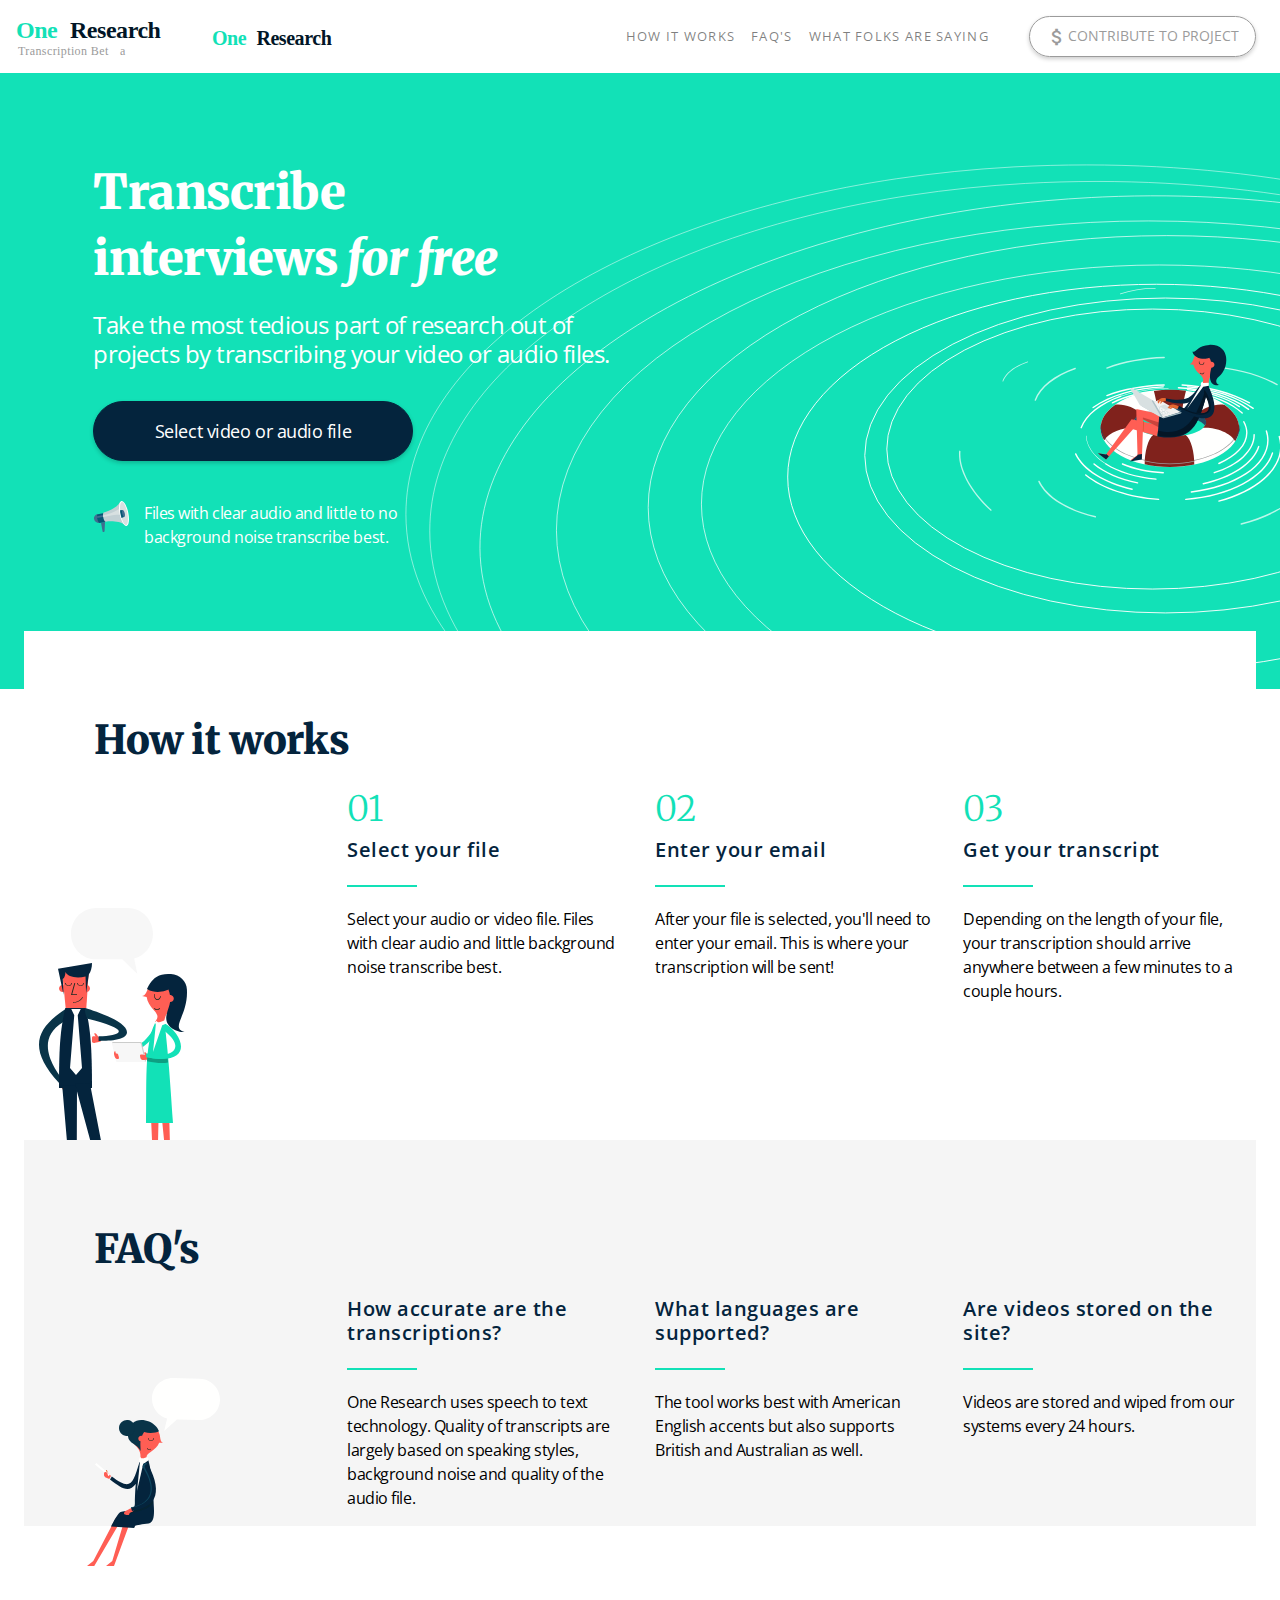
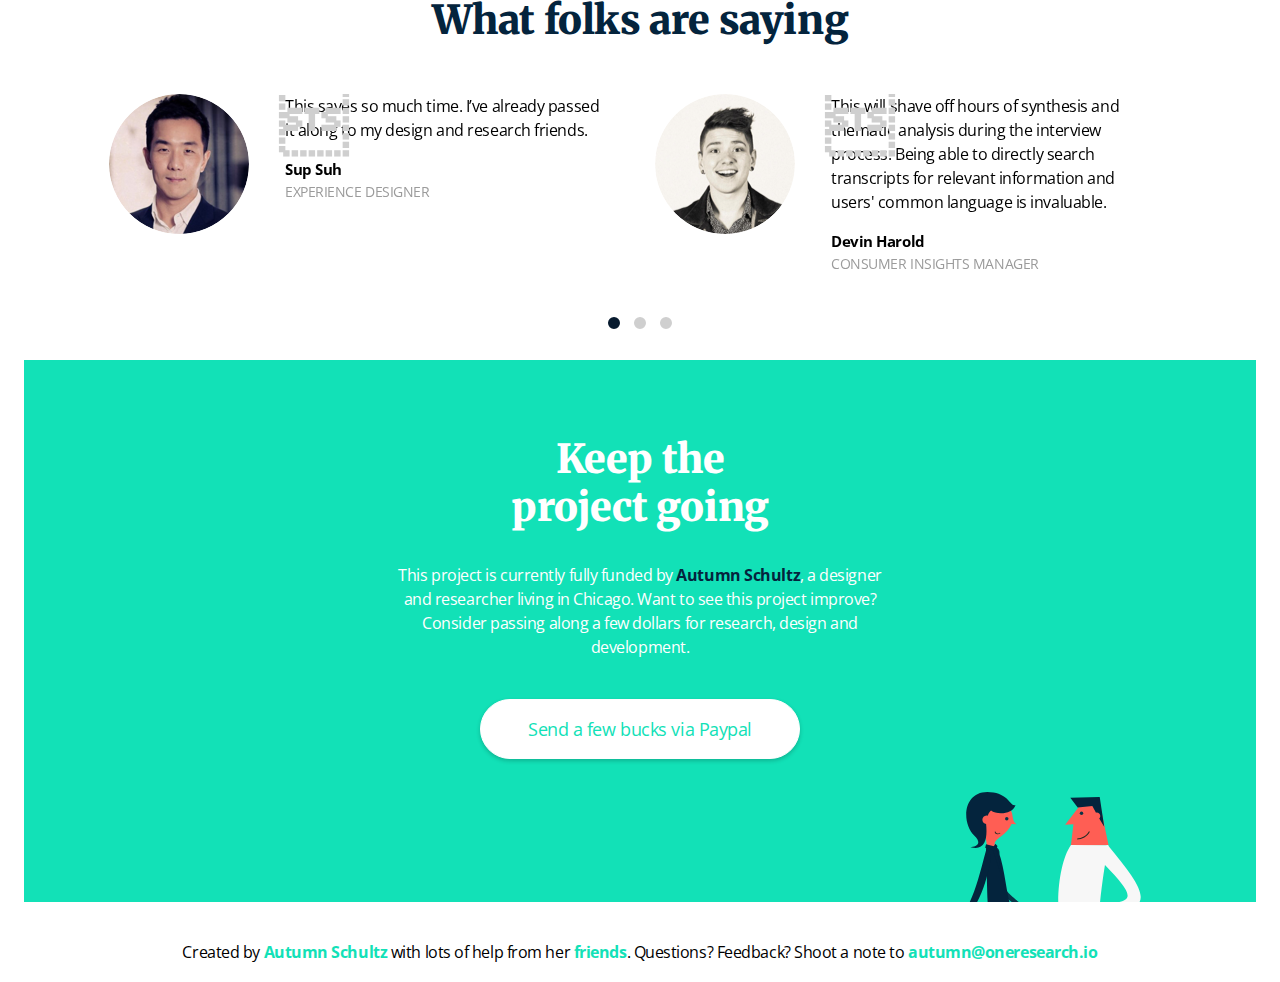
==== index.html @ a2195c66 "CSS Updates" ====
<!doctype html>
<html lang="en">

<head>
    <meta charset="utf-8">
    <meta name="viewport" content="width=device-width, initial-scale=1, shrink-to-fit=no">
    <meta name="description" content="Transcribe user research videos and audio files for free with One Research">
    <title>One Research Transcription</title>
    <script>
        (function(i, s, o, g, r, a, m) {
            i['GoogleAnalyticsObject'] = r;
            i[r] = i[r] || function() {
                (i[r].q = i[r].q || []).push(arguments)
            }, i[r].l = 1 * new Date();
            a = s.createElement(o),
                m = s.getElementsByTagName(o)[0];
            a.async = 1;
            a.src = g;
            m.parentNode.insertBefore(a, m)
        })(window, document, 'script', 'https://www.google-analytics.com/analytics.js', 'ga');
        ga('create', 'UA-105577378-1', 'auto');
        ga('send', 'pageview');

    </script>

    <link href="https://fonts.googleapis.com/css?family=Merriweather:400,900i|Open+Sans:400,600,700" rel="stylesheet">
    <link href="https://fonts.googleapis.com/icon?family=Material+Icons" rel="stylesheet">
    <link rel="stylesheet" href="css/bootstrap.min.css">
    <link rel="stylesheet" href="css/main.css">

</head>

<body>
    <!-- Nav -->
    <nav class="navbar navbar-light bg-light navbar-expand-md fixed-top navbar-header" data-toggle="collapse" data-target=".navbar-collapse">
        <a class="navbar-brand logo-lockup" href="http://oneresearch.io" target="_blank"><img src="images/logo-lockup.svg" alt="One Research"></a>
        <a class="navbar-brand small-logo" href="http://oneresearch.io" target="_blank"><img src="images/small-logo.svg" alt="One Research"></a>
        <button class="navbar-toggler" type="button" data-toggle="collapse" data-target="#navbarsExampleDefault" aria-controls="navbarsExampleDefault" aria-expanded="false" aria-label="Toggle navigation">
        <span class="navbar-toggler-icon"></span>
        </button>
        <div class="collapse navbar-collapse right justify-content-end" id="navbarsExampleDefault">
            <ul class="navbar-nav mr-4">
                <li class="nav-item"><a href="#how" class="nav-link text-uppercase">How It Works <span class="sr-only">(current)</span></a></li>
                <li class="nav-item"><a href="#faqs" class="nav-link text-uppercase">FAQ'S</a></li>
                <li class="nav-item"><a href="#testimonials" class="nav-link text-uppercase">What Folks Are Saying</a></li>
            </ul>
            <a id="donate-button" class="btn btn-lg text-uppercase m-2" href="#" role="button"><i class="material-icons one-dollar">attach_money</i>Contribute to Project</a>
        </div>
    </nav>
    <!-- /Nav -->
    <!-- Jumbotron -->
    <section class="jumbotron jumbotron-fluid">
        <div class="clearfix">
            <div id="jumbotron-display" class="container-fluid">
                <div class="row">
                    <div class="col-md-6 col-sm-6 col-sm-pull-6">
                        <div class="hero-left">
                            <h1>Transcribe</h1>
                            <h1>interviews <i>for free</i></h1>
                            <h4 class="mt-4">Take the most tedious part of research out of projects by transcribing your video or audio files.</h4>
                            <p><a id="big-button" class="btn btn-primary btn-lg mt-4 mb-3" href="#" role="button">Select video or audio file</a></p>
                            <p id="marquee-text" class="mt-4"><img src="images/megaphone.svg" alt="megaphone" class="megaphone"><span>Files with clear audio and little to no</span><br><span>background noise transcribe best.</span></p>
                        </div>
                    </div>
                    <div class="col-md-6 col-sm-6 col-sm-push-6">
                        <div class="hero-right">
                            <img src="images/floating-rings.svg" class="img-fluid one-floating-image" alt="Lady in Raft">
                        </div>
                    </div>

                </div>
            </div>
        </div>
    </section>
    <!-- /Jumbotron -->
    <div class="mx-4">
        <!-- How -->
        <section id="how">
            <div class="container-fluid one-overlap">
                <h2 class="my-4 one-titles">How it works</h2>
                <div class="row">
                    <div class="col-md-3 col-sm-3 col-sm-push-3 one-how-image">
                        <img src="images/couple-chatting.svg" class="img-fluid" alt="Couple Chatting">
                    </div>
                    <div class="col-md-3">
                        <h2 class="one-step-numbers">01</h2>
                        <h3>Select your file</h3>
                        <span class="one-steps"></span>
                        <p>Select your audio or video file. Files with clear audio and little background noise transcribe best.</p>
                    </div>
                    <div class="col-md-3">
                        <h2 class="one-step-numbers">02</h2>
                        <h3>Enter your email</h3>
                        <span class="one-steps"></span>
                        <p>After your file is selected, you'll need to enter your email. This is where your transcription will be sent!</p>
                    </div>
                    <div class="col-md-3">
                        <h2 class="one-step-numbers">03</h2>
                        <h3>Get your transcript</h3>
                        <span class="one-steps"></span>
                        <p>Depending on the length of your file, your transcription should arrive anywhere between a few minutes to a couple hours.</p>
                    </div>
                </div>
            </div>
        </section>
        <!-- /How -->
        <!-- FAQs -->
        <section id="faqs">
            <div class="container-fluid one-faqs">
                <h2 class="mb-4 one-titles">FAQ's</h2>
                <div class="row">
                    <div class="col-md-3 col-sm-3 col-sm-push-3 one-faq-image">
                        <img src="images/sitting-lady-chatting.svg" class="img-fluid" alt="Lady Chatting">
                    </div>
                    <div class="col-md-3">
                        <h3>How accurate are the transcriptions?</h3>
                        <span class="one-steps"></span>
                        <p>One Research uses speech to text technology. Quality of transcripts are largely based on speaking styles, background noise and quality of the audio file.</p>
                    </div>
                    <div class="col-md-3">
                        <h3>What languages are supported?</h3>
                        <span class="one-steps"></span>
                        <p>The tool works best with American English accents but also supports British and Australian as well.</p>
                    </div>
                    <div class="col-md-3">
                        <h3>Are videos stored on the site?</h3>
                        <span class="one-steps"></span>
                        <p>Videos are stored and wiped from our systems every 24 hours.</p>
                    </div>
                </div>
            </div>
        </section>
        <!-- /FAQs -->
        <!-- Testimonials -->
        <section id="testimonials" class="one-sections">
            <div class="container-fluid one-testimonials-title">
                <div class="row">
                    <div class="col-sm-12">
                        <h2 class="text-center">What folks are saying</h2>
                        <div id="myCarousel" class="carousel slide" data-ride="carousel">
                            <!-- Carousel indicators -->
                            <ol class="carousel-indicators">
                                <li data-target="#myCarousel" data-slide-to="0" class="active"></li>
                                <li data-target="#myCarousel" data-slide-to="1"></li>
                                <li data-target="#myCarousel" data-slide-to="2"></li>
                            </ol>
                            <!-- /Carousel indicators -->
                            <!-- Wrapper for carousel items -->
                            <div class="carousel-inner">
                                <div class="item carousel-item active">
                                    <div class="row">
                                        <div class="col-sm-6">
                                            <div class="media">
                                                <div class="media-left d-flex mr-3">
                                                    <a href="#">
											<img src="images/Sup.png" class="img-fluid" alt="">
										</a>
                                                </div>
                                                <div class="media-body">
                                                    <div class="testimonial">
                                                        <p>This saves so much time. I’ve already passed it along to my design and research friends.</p>
                                                        <p class="user">Sup Suh</p>
                                                        <p class="user-title text-uppercase">Experience Designer</p>
                                                    </div>
                                                </div>
                                            </div>
                                        </div>
                                        <div class="col-sm-6">
                                            <div class="media">
                                                <div class="media-left d-flex mr-3">
                                                    <a href="#">
											<img src="images/Devin.png" class="img-fluid" alt="">
										</a>
                                                </div>
                                                <div class="media-body">
                                                    <div class="testimonial">
                                                        <p>This will shave off hours of synthesis and thematic analysis during the interview process. Being able to directly search transcripts for relevant information and users' common language is invaluable.</p>
                                                        <p class="user">Devin Harold</p>
                                                        <p class="user-title text-uppercase">Consumer Insights Manager</p>
                                                    </div>
                                                </div>
                                            </div>
                                        </div>
                                    </div>
                                </div>
                                <div class="item carousel-item">
                                    <div class="row">
                                        <div class="col-sm-6">
                                            <div class="media">
                                                <div class="media-left d-flex mr-3">
                                                    <a href="#">
											<img src="images/Sup.png" class="img-fluid" alt="">
										</a>
                                                </div>
                                                <div class="media-body">
                                                    <div class="testimonial">
                                                        <p>This saves so much time. I’ve already passed it along to my design and research friends.</p>
                                                        <p class="user">Sup Suh</p>
                                                        <p class="user-title text-uppercase">Experience Designer</p>
                                                    </div>
                                                </div>
                                            </div>
                                        </div>
                                        <div class="col-sm-6">
                                            <div class="media">
                                                <div class="media-left d-flex mr-3">
                                                    <a href="#">
											<img src="images/Devin.png" class="img-fluid" alt="">
										</a>
                                                </div>
                                                <div class="media-body">
                                                    <div class="testimonial">
                                                        <p>This will shave off hours of synthesis and thematic analysis during the interview process. Being able to directly search transcripts for relevant information and users' common language is invaluable.</p>
                                                        <p class="user">Devin Harold</p>
                                                        <p class="user-title text-uppercase">Consumer Insights Manager</p>
                                                    </div>
                                                </div>
                                            </div>
                                        </div>
                                    </div>
                                </div>
                                <div class="item carousel-item">
                                    <div class="row">
                                        <div class="col-sm-6">
                                            <div class="media">
                                                <div class="media-left d-flex mr-3">
                                                    <a href="#">
											<img src="images/Sup.png" class="img-fluid" alt="">
										</a>
                                                </div>
                                                <div class="media-body">
                                                    <div class="testimonial">
                                                        <p>This saves so much time. I’ve already passed it along to my design and research friends.</p>
                                                        <p class="user">Sup Suh</p>
                                                        <p class="user-title text-uppercase">Experience Designer</p>
                                                    </div>
                                                </div>
                                            </div>
                                        </div>
                                        <div class="col-sm-6">
                                            <div class="media">
                                                <div class="media-left d-flex mr-3">
                                                    <a href="#">
											<img src="images/Devin.png" class="img-fluid" alt="">
										</a>
                                                </div>
                                                <div class="media-body">
                                                    <div class="testimonial">
                                                        <p>This will shave off hours of synthesis and thematic analysis during the interview process. Being able to directly search transcripts for relevant information and users' common language is invaluable.</p>
                                                        <p class="user">Devin Harold</p>
                                                        <p class="user-title text-uppercase">Consumer Insights Manager</p>
                                                    </div>
                                                </div>
                                            </div>
                                        </div>
                                    </div>
                                </div>
                            </div>
                            <!-- /Wrapper for carousel items -->
                        </div>
                    </div>
                </div>
            </div>
        </section>
        <!-- /Testimonials -->
        <!-- Donations -->
        <section id="donations" class="one-sections">
            <div class="container-fluid one-donations">
                <div class="one-donations-area">
                    <h2 class="one-donations-title">Keep the project going</h2>
                    <p class="text-center one-donations-text pt-4">This project is currently fully funded by <span class="one-donations-autumn"><b>Autumn Schultz</b></span>, a designer and researcher living in Chicago. Want to see this project improve? Consider passing along a few dollars for research, design and development.</p>
                    <p><a id="special-button" class="btn btn-primary btn-lg mt-4 mb-3 one-donations-button" href="#" role="button">Send a few bucks via Paypal</a></p>
                </div>
                <div class="clearfix">
                    <div class="one-donations-image">
                        <img src="images/woman-man.svg" class="img-fluid" alt="Woman and Man Chatting">
                    </div>
                </div>
            </div>
        </section>
        <!-- /Donations -->
        <!-- Footer -->
        <footer>
            <footer class="footer">
                <div class="container-fluid">
                    <p class="text-center">Created by <span><b><a class="one-footer" href="http://www.autumnschultz.com" target="_blank">Autumn Schultz</a></b></span> with lots of help from her <span><b><a class="one-footer" href="friends.html">friends</a></b></span>. Questions? Feedback? Shoot a note to <span><b><a class="one-footer" href="mailto:autumn@oneresearch.io" target="_blank">autumn@oneresearch.io</a></b></span></p>
                </div>
            </footer>
        </footer>
        <!-- /Footer -->
    </div>
    <!-- jQuery -->
    <script src="https://code.jquery.com/jquery-3.2.1.slim.min.js" integrity="sha384-KJ3o2DKtIkvYIK3UENzmM7KCkRr/rE9/Qpg6aAZGJwFDMVNA/GpGFF93hXpG5KkN" crossorigin="anonymous"></script>
    <!-- /JQuery -->
    <!-- Popper JS -->
    <script src="https://cdnjs.cloudflare.com/ajax/libs/popper.js/1.12.9/umd/popper.min.js" integrity="sha384-ApNbgh9B+Y1QKtv3Rn7W3mgPxhU9K/ScQsAP7hUibX39j7fakFPskvXusvfa0b4Q" crossorigin="anonymous"></script>
    <!-- /Popper JS -->
    <!-- Bootstrap JS -->
    <script src="js/bootstrap.min.js"></script>
    <!-- /Bootstrap JS -->
    <!-- NavShrink JS -->
    <script>
        $(document).ready(function() {
            var logo = $(".navbar-header");
            logo.find(".small-logo").hide();
            $(window).scroll(function() {
                if ($(document).scrollTop() > 50) {
                    logo.find(".logo-lockup").hide();
                    logo.find(".small-logo").show();

                } else {
                    logo.find(".small-logo").hide();
                    logo.find(".logo-lockup").show();

                }
            });
        });

    </script>
    <!-- /NavShrink JS -->
</body>

</html>
---- css/main.css ----
* {
    -webkit-box-sizing: border-box;
    -moz-box-sizing: border-box;
    box-sizing: border-box;
    margin: 0;
    padding: 0;
}

html,
body {
    max-width: 100%;
    overflow-x: hidden;
}

body {
    font-family: 'Merriweather', serif;
    font-family: 'Open Sans', sans-serif;
}

h1 {
    font-family: 'Merriweather', serif;
    font-weight: 900;
    font-size: 48px;
    color: #FFF;
    letter-spacing: -0.5px;
}

h2 {
    font-family: 'Merriweather', serif;
    font-weight: 900;
    font-size: 40px;
    color: #04243D;
    letter-spacing: -0.4px;
}

h3 {
    font-family: 'Open Sans', sans-serif;
    font-weight: 600;
    font-size: 20px;
    color: #04243D;
    letter-spacing: 0.5px;
}

h4 {
    font-family: 'Open Sans', sans-serif;
    font-weight: 400;
    font-size: 24px;
    color: #FFF;
    letter-spacing: -0.5px;
}

p {
    font-family: 'Open Sans', sans-serif;
    font-weight: 400;
    font-size: 16px;
    color: #000;
    letter-spacing: -0.45px;
}

.bg-light {
    background-color: #fff!important;
}

li a {
    text-decoration: none;
    color: #9B9B9B;
    font-family: 'Open Sans', sans-serif;
    font-size: 13px;
    letter-spacing: 1.3px;
}

li a:hover {
    text-decoration: underline;
    color: #04243D;
    font-family: 'Open Sans', sans-serif;
    font-size: 13px;
    letter-spacing: 1.3px;

}

.nav-link:focus,
.nav-link:hover {
    text-decoration: underline;
}

.navbar-nav .active {
    text-decoration: underline;
}

.one-dollar {
    font-size: 22px;
}

#donate-button {
    color: #9B9B9B;
    border-color: #9B9B9B;
    font-family: 'Open Sans', sans-serif;
    border-radius: 30px;
    font-size: 14px;
    font-weight: 400;
    box-shadow: 0px 2px 4px rgba(0, 0, 0, 0.2);
}

#donate-button:hover {
    box-shadow: 0px 2px 4px rgba(0, 0, 0, 0.4);
}

.material-icons {
    vertical-align: middle;
}

.jumbotron {
    background-color: #12E1B7;
}

#jumbotron-display {
    padding-top: 100px;
    padding-bottom: 60px;
}

#marquee-text {
    color: #FFF;
    font-weight: normal;
    font-size: 16px;
}

.megaphone {
    float: left;
    margin-right: 15px;
}

#big-button {
    font-family: 'Open Sans', sans-serif;
    font-weight: 400;
    font-size: 18px;
    background-color: #04243D;
    border-color: #04243D;
    border-radius: 100px;
    box-shadow: 0px 2px 4px rgba(0, 0, 0, 0.2);
    width: 320px;
    height: 60px;
    padding: 1rem 1rem;
}

#big-button:hover {
    box-shadow: 0px 2px 4px rgba(0, 0, 0, 0.4);
    background-color: #023A68;
    border-color: #023A68;

}

/*.hero {
    display: inline;
    float: left;
    padding: 160px 0 90px;
    width: 100%;
}*/

.hero-right {
    display: inline;
    float: left;
    width: 150%;
    /*    margin-top: 200px;*/
    margin-left: -250px;
    height: 300px;
}

.hero-left {
    display: inline;
    float: left;
    width: 100%;
    padding-left: 78px;
}

.one-overlap {
    background-color: #fff;
    margin: -90px auto 0;
    /*    width: 96%;*/
}

.one-titles {
    padding-left: 55px;
    padding-top: 85px;
}

.one-step-numbers {
    color: #12E1B7;
    font-weight: lighter;
    font-size: 35px;
}

.one-steps {
    border-radius: 0;
    height: 2.25px;
    width: 70px;
    display: inline-block;
    margin-bottom: 14px;
    margin-top: 15px;
    background-color: #12E1B7;
}

/*.one-how {
    box-shadow: 0px 2px 4px rgba(0, 0, 0, 0.2);
}*/

.one-how-image {
    padding-top: 120px;
}

.one-sections {
    padding-bottom: 20px;
}

/*.one-section-flex {
    display: inline;
}*/

.one-faqs {
    background-color: #f5f5f5;
}

.one-faq-image {
    top: 80px;
    left: 48px;
}

.one-testimonials-title {
    padding-top: 70px;
}

.carousel {
    margin: 50px auto;
    padding: 0 70px;
}

.carousel .carousel-indicators {
    bottom: -60px;
}

.carousel-indicators li,
.carousel-indicators li.active {
    width: 20px;
    height: 20px;
    border-radius: 50%;
    margin: 1px 3px;
}

.carousel-indicators li {
    background: #cfcfcf;
    border: 4px solid #fff;
}

.carousel-indicators li.active {
    color: #fff;
    background: #081b2f;
}

.carousel .item {
    color: #000;
    overflow: hidden;
    min-height: 120px;
    font-size: 16px;
}

.carousel .testimonial {
    padding: 0 15px 0 20px;
    position: relative;
}

.carousel .testimonial::before {
    content: '\93';
    color: #cfcfcf;
    font-weight: bold;
    font-size: 68px;
    line-height: 54px;
    position: absolute;
    left: 15px;
    top: 0;
}

.carousel .media img {
    max-width: 140px;
    max-height: 140px;
    display: block;
    border-radius: 50%;
}

.user {
    margin-bottom: 0;
    font-weight: 700;
    font-size: 15px;
}

.user-title {
    color: #9B9B9B;
    font-size: 14px;
}

.one-donations {
    background-color: #12E1B7;
    text-align: center;
    padding-top: 75px;
}

.one-donations-area {
    padding: 0px 29%;
    width: 100%;
}

.one-donations-title {
    color: #FFF;
    padding-top: 40px;
    padding: 0px 19%;
}

.one-donations-autumn {
    color: #04243D;
}

.one-donations-text {
    color: #FFF;
}

#special-button {
    font-family: 'Open Sans', sans-serif;
    font-weight: 400;
    font-size: 18px;
    background-color: #FFF;
    border-color: #FFF;
    border-radius: 100px;
    box-shadow: 0px 2px 4px rgba(0, 0, 0, 0.2);
    width: 320px;
    height: 60px;
    padding: 1rem 1rem;
}

#special-button:hover {
    box-shadow: 0px 2px 4px rgba(0, 0, 0, 0.4);
    background-color: #FFF;
    border-color: #FFF;

}

.one-donations-button {
    color: #12E1B7;
}

.one-donations-button:hover {
    color: #12E1B7;
}

.one-donations-image {
    float: right;
    padding-right: 100px;
}

.footer {
    bottom: 0;
    width: 100%;
    height: 60px;
    line-height: 60px;

}

.one-footer {
    color: #12E1B7;
}

.one-footer:hover {
    color: #12E1B7;
}

.one-friends-section {
    background-color: #FFF;
    text-align: center;
    padding-top: 100px;
}

.one-friends-area {
    padding: 0px 12%;
    width: 100%;
}

.one-friends-title {
    font-weight: 400;
}

.one-friends-name {
    color: #12E1B7;
}

.one-friends-name:hover {
    color: #12E1B7;
}

.one-friends-image-section {
    float: right;
    padding-right: 100px;
}

.close {
    color: #04243D;
    opacity: 1.0;
}

.one-namefile-image-section {
    position: absolute;
    padding-top: 109px;
}

.one-namefile-section {
    background-color: #FFF;
    text-align: center;
    padding-top: 100px;
}

.one-namefile-area {
    padding: 0px 20%;
    width: 100%;
}

.one-namefile-title {
    font-weight: 400;
}

.one-form-section {
    margin-bottom: 0;
    margin-top: 35px;
}

.default-form,
.focused-form {
    width: 320px;
    height: 50px;
    color: #081b2f;
}

.form-control.is-invalid {
    border-color: #80221C;
    color: #80221C;
}


#regular-button {
    font-family: 'Open Sans', sans-serif;
    font-weight: 400;
    font-size: 16px;
    background-color: #04243D;
    border-color: #04243D;
    border-radius: 30px;
    box-shadow: 0px 2px 4px rgba(0, 0, 0, 0.2);
    width: 320px;
    height: 50px;
    padding: 1rem 1rem;
    line-height: 1rem;
}

#regular-button:hover {
    box-shadow: 0px 2px 4px rgba(0, 0, 0, 0.4);
    background-color: #023A68;
    border-color: #023A68;

}

.one-entry-image-section {
    position: absolute;
    padding-top: 109px;
}

.one-entry-section {
    background-color: #FFF;
    text-align: center;
    padding-top: 100px;
}

.one-entry-area {
    padding: 0px 25%;
    width: 100%;
}

.one-entry-title {
    font-weight: 400;
}

.one-checkbox {
    padding: 0px 36%;
}

.one-checkbox-description {
    font-size: 12px;
    padding-left: 18px;
}

.form-check-input {
    margin-top: 0;
    margin-left: -.35rem;
}

.one-success-image-section {
    padding-top: 115px;
}

.one-success-section {
    background-color: #FFF;
    text-align: center;
    padding-top: 35px;
    padding-bottom: 35px;

}

.one-success-area {
    padding: 0px 24%;
    width: 100%;
}

.one-success-title {
    font-weight: 400;
}

.one-success-bg {
    background-color: #f5f5f5;
    padding: 40px 8%;
}

.one-success-underline {
    border-radius: 0;
    height: 2.25px;
    width: 70px;
    display: inline-block;
    margin-bottom: 14px;
    margin-top: 7px;
    background-color: #12E1B7;
}

.one-fail-section {
    background-color: #FFF;
    text-align: center;
    padding-top: 35px;
}

.one-fail-area {
    padding: 79px 24%;
    width: 100%;
}

.one-floating-image {
    /*
    margin: 20% auto;
*/
    -webkit-animation: pulse 6s infinite ease-in-out;
    -o-animation: pulse 6s infinite ease-in-out;
    -ms-animation: pulse 6s infinite ease-in-out;
    -moz-animation: pulse 6s infinite ease-in-out;
    animation: pulse 6s infinite ease-in-out;
}

@-webkit-keyframes pulse {
    0% {
        -webkit-transform: scale(0.9);
        opacity: 0.7;
    }
    50% {
        -webkit-transform: scale(1);
        opacity: 1;
    }
    100% {
        -webkit-transform: scale(0.9);
        opacity: 0.7;
    }
}

@keyframes pulse {
    0% {
        transform: scale(0.9);
        opacity: 0.7;
    }
    50% {
        transform: scale(1);
        opacity: 1;
    }
    100% {
        transform: scale(0.9);
        opacity: 0.7;
    }
}


@media only screen and (max-width: 769px) {

    h1 {
        font-family: 'Merriweather', serif;
        font-weight: 900;
        font-size: 36px;
        color: #FFF;
        letter-spacing: -0.5px;
    }

    h2 {
        font-family: 'Merriweather', serif;
        font-weight: 900;
        font-size: 32px;
        color: #04243D;
        letter-spacing: -0.4px;
    }

    h3 {
        font-family: 'Open Sans', sans-serif;
        font-weight: 600;
        font-size: 20px;
        color: #04243D;
        letter-spacing: 0.5px;
    }

    h4 {
        font-family: 'Open Sans', sans-serif;
        font-weight: 400;
        font-size: 18px;
        color: #FFF;
        letter-spacing: -0.45px;
    }

    p {
        font-family: 'Open Sans', sans-serif;
        font-weight: 400;
        font-size: 16px;
        color: #000;
        letter-spacing: -0.45px;
    }

    .one-friends-image-mobile {
        display: none;
    }

    .one-namefile-image-section {
        position: absolute;
        padding-top: 50px;
    }

    .one-namefile-section {
        background-color: #FFF;
        text-align: center;
        padding-top: 135px;
    }

    .one-namefile-area {
        padding: 0px;
        width: 100%;
    }

    .one-entry-image-section {
        position: absolute;
        padding-top: 52px;
    }

    .one-entry-section {
        background-color: #FFF;
        text-align: center;
        padding-top: 135px;
    }

    .one-entry-area {
        padding: 0px 3%;
        width: 100%;
    }

    .one-checkbox {
        padding: 0px 5%;
    }

    .img-fluid {
        width: 80%;
    }

    .one-success-image-section {
        padding-top: 100px;
    }

    .one-success-section {
        background-color: #FFF;
        text-align: center;
        padding-top: 25px;
    }

    .one-success-area {
        padding: 0px 3%;
        width: 100%;
    }

    .one-fail-area {
        padding: 65px 20%;
        width: 100%;
    }

}







/*
.carousel .overview b {
    text-transform: uppercase;
    color: #1c47e3;
}
*/

/*.steps {
    border-bottom: 2px solid #12E1B7;
    display: inline-block;
    padding-bottom: 18px;
    padding-right: 20px;
}*/
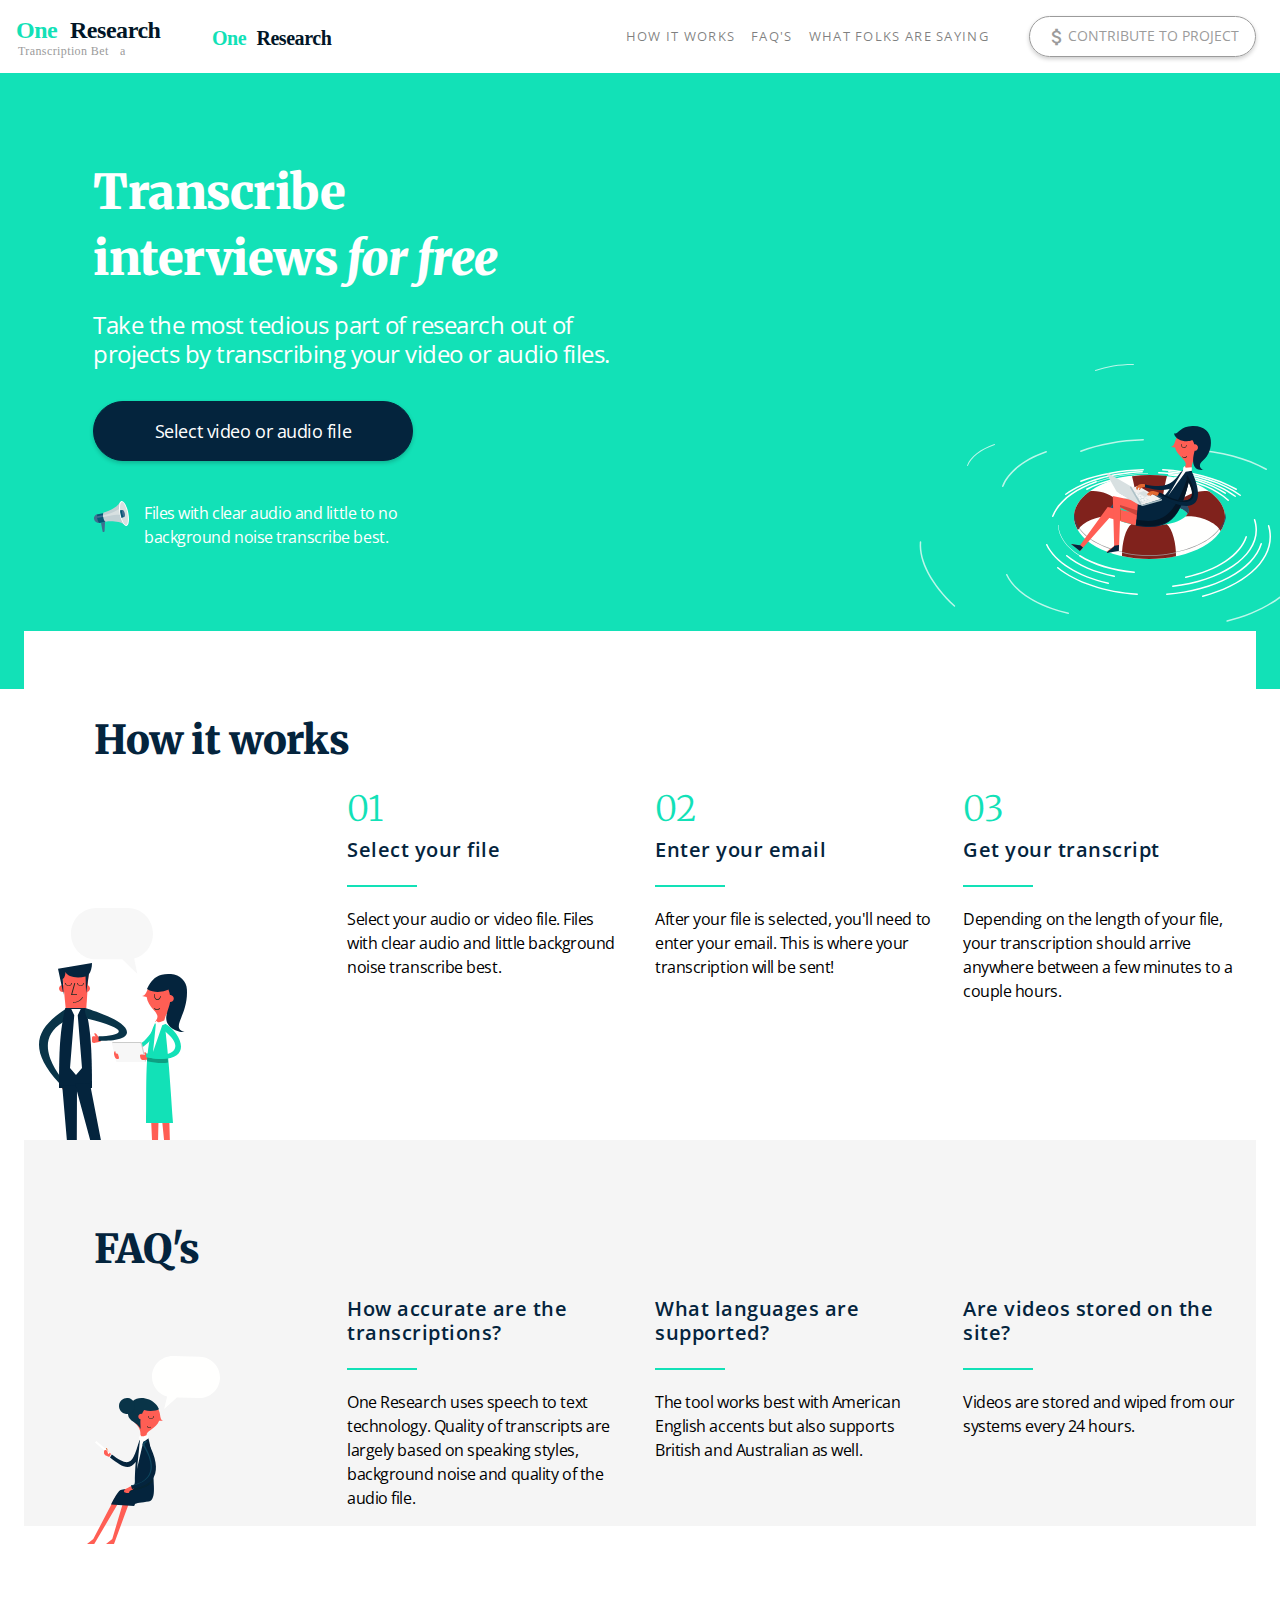
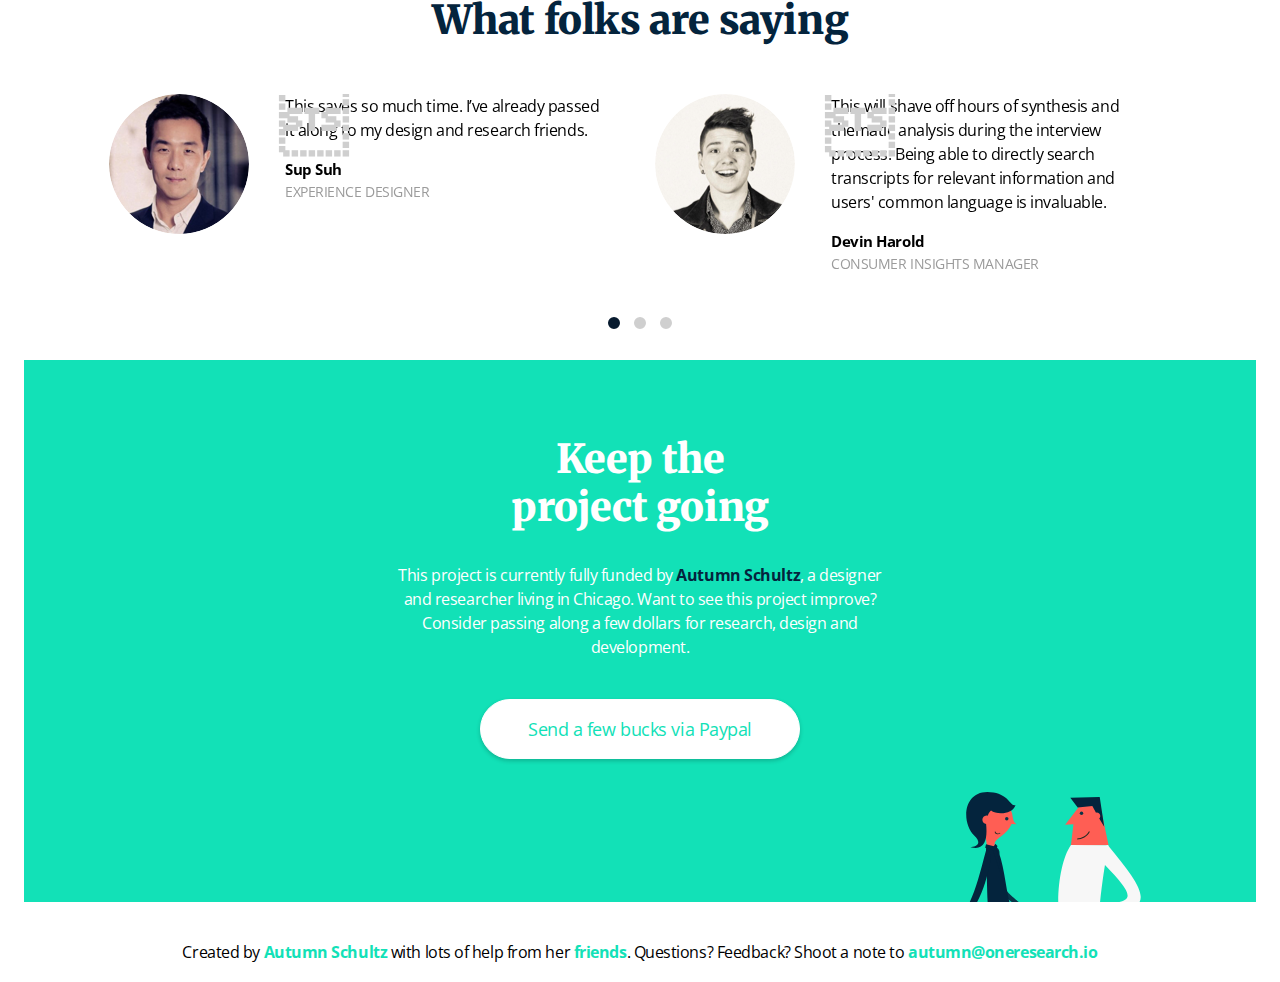
==== commit c3caf239: "Homepage Updates" ====
--- a/index.html
+++ b/index.html
@@ -53,7 +53,7 @@
         <div class="clearfix">
             <div id="jumbotron-display" class="container-fluid">
                 <div class="row">
-                    <div class="col-md-6 col-sm-6 col-sm-pull-6">
+                    <div class="col-md-6 col-sm-6">
                         <div class="hero-left">
                             <h1>Transcribe</h1>
                             <h1>interviews <i>for free</i></h1>
@@ -62,9 +62,9 @@
                             <p id="marquee-text" class="mt-4"><img src="images/megaphone.svg" alt="megaphone" class="megaphone"><span>Files with clear audio and little to no</span><br><span>background noise transcribe best.</span></p>
                         </div>
                     </div>
-                    <div class="col-md-6 col-sm-6 col-sm-push-6">
+                    <div class="col-md-6 col-sm-6">
                         <div class="hero-right">
-                            <img src="images/floating-rings.svg" class="img-fluid one-floating-image" alt="Lady in Raft">
+                            <img src="images/lady-raft-light.svg" class="one-floating-image" alt="Lady in Raft">
                         </div>
                     </div>
 
@@ -78,23 +78,23 @@
         <section id="how">
             <div class="container-fluid one-overlap">
                 <h2 class="my-4 one-titles">How it works</h2>
-                <div class="row">
-                    <div class="col-md-3 col-sm-3 col-sm-push-3 one-how-image">
-                        <img src="images/couple-chatting.svg" class="img-fluid" alt="Couple Chatting">
-                    </div>
-                    <div class="col-md-3">
+                <div class="row one-row">
+                    <div class="col-md-3 col-sm-3 one-how-image one-row-1">
+                        <img src="images/couple-chatting.svg" class="one-image-chatting" alt="Couple Chatting">
+                    </div>
+                    <div class="col-md-3 one-row-2">
                         <h2 class="one-step-numbers">01</h2>
                         <h3>Select your file</h3>
                         <span class="one-steps"></span>
                         <p>Select your audio or video file. Files with clear audio and little background noise transcribe best.</p>
                     </div>
-                    <div class="col-md-3">
+                    <div class="col-md-3 one-row-3">
                         <h2 class="one-step-numbers">02</h2>
                         <h3>Enter your email</h3>
                         <span class="one-steps"></span>
                         <p>After your file is selected, you'll need to enter your email. This is where your transcription will be sent!</p>
                     </div>
-                    <div class="col-md-3">
+                    <div class="col-md-3 one-row-4">
                         <h2 class="one-step-numbers">03</h2>
                         <h3>Get your transcript</h3>
                         <span class="one-steps"></span>
@@ -108,21 +108,21 @@
         <section id="faqs">
             <div class="container-fluid one-faqs">
                 <h2 class="mb-4 one-titles">FAQ's</h2>
-                <div class="row">
-                    <div class="col-md-3 col-sm-3 col-sm-push-3 one-faq-image">
-                        <img src="images/sitting-lady-chatting.svg" class="img-fluid" alt="Lady Chatting">
-                    </div>
-                    <div class="col-md-3">
+                <div class="row one-row">
+                    <div class="col-md-3 col-sm-3 col-sm-push-3 one-faq-image one-row-1">
+                        <img src="images/sitting-lady-chatting.svg" class="one-image-woman-sitting" alt="Lady Chatting">
+                    </div>
+                    <div class="col-md-3 one-row-2">
                         <h3>How accurate are the transcriptions?</h3>
                         <span class="one-steps"></span>
                         <p>One Research uses speech to text technology. Quality of transcripts are largely based on speaking styles, background noise and quality of the audio file.</p>
                     </div>
-                    <div class="col-md-3">
+                    <div class="col-md-3 one-row-3">
                         <h3>What languages are supported?</h3>
                         <span class="one-steps"></span>
                         <p>The tool works best with American English accents but also supports British and Australian as well.</p>
                     </div>
-                    <div class="col-md-3">
+                    <div class="col-md-3 one-row-4">
                         <h3>Are videos stored on the site?</h3>
                         <span class="one-steps"></span>
                         <p>Videos are stored and wiped from our systems every 24 hours.</p>
--- a/css/main.css
+++ b/css/main.css
@@ -157,11 +157,11 @@
 }*/
 
 .hero-right {
-    display: inline;
-    float: left;
-    width: 150%;
+    /*    display: inline;
+    float: left;*/
     /*    margin-top: 200px;*/
-    margin-left: -250px;
+    /*    width: 120%;*/
+    margin-left: -120px;
     height: 300px;
 }
 
@@ -220,7 +220,7 @@
 }
 
 .one-faq-image {
-    top: 80px;
+    top: 58px;
     left: 48px;
 }
 
@@ -544,9 +544,8 @@
 }
 
 .one-floating-image {
-    /*
-    margin: 20% auto;
-*/
+
+    margin: 200px 50% auto;
     -webkit-animation: pulse 6s infinite ease-in-out;
     -o-animation: pulse 6s infinite ease-in-out;
     -ms-animation: pulse 6s infinite ease-in-out;
@@ -627,6 +626,63 @@
         letter-spacing: -0.45px;
     }
 
+    .hero-left {
+        display: inline;
+        float: left;
+        width: 100%;
+        padding-left: 20px;
+    }
+
+    .hero-right {
+        /* display: inline;
+        float: left;*/
+        margin-left: -120px;
+        height: 300px;
+    }
+
+    .one-titles {
+        padding-left: 0px;
+        padding-top: 85px;
+        text-align: center;
+    }
+
+    .one-how-image {
+        padding-top: 20px;
+    }
+
+    .one-row {
+        display: table;
+        margin-left: 0px;
+        margin-right: 0px;
+    }
+    .one-row-1 {
+        display: table-footer-group;
+    }
+    .one-row-2 {
+        display: table-header-group;
+    }
+
+    .one-row-3 {
+        display: table-header-group;
+    }
+
+    .one-row-4 {
+        display: table-header-group;
+    }
+
+    .one-image-chatting {
+        padding-top: 35px;
+    }
+
+    .one-faq-image {
+        padding-top: 20px;
+    }
+
+    .one-image-woman-sitting {
+        position: relative;
+        top: 42px;
+    }
+
     .one-friends-image-mobile {
         display: none;
     }
@@ -659,7 +715,7 @@
     }
 
     .one-entry-area {
-        padding: 0px 3%;
+        padding: 0px 4%;
         width: 100%;
     }
 
@@ -691,6 +747,45 @@
         width: 100%;
     }
 
+    .one-floating-image {
+
+        margin: 33px 27% auto;
+        -webkit-animation: pulse 6s infinite ease-in-out;
+        -o-animation: pulse 6s infinite ease-in-out;
+        -ms-animation: pulse 6s infinite ease-in-out;
+        -moz-animation: pulse 6s infinite ease-in-out;
+        animation: pulse 6s infinite ease-in-out;
+    }
+
+    @-webkit-keyframes pulse {
+        0% {
+            -webkit-transform: scale(0.9);
+            opacity: 0.7;
+        }
+        50% {
+            -webkit-transform: scale(1);
+            opacity: 1;
+        }
+        100% {
+            -webkit-transform: scale(0.9);
+            opacity: 0.7;
+        }
+    }
+
+    @keyframes pulse {
+        0% {
+            transform: scale(0.9);
+            opacity: 0.7;
+        }
+        50% {
+            transform: scale(1);
+            opacity: 1;
+        }
+        100% {
+            transform: scale(0.9);
+            opacity: 0.7;
+        }
+    }
 }
 
 
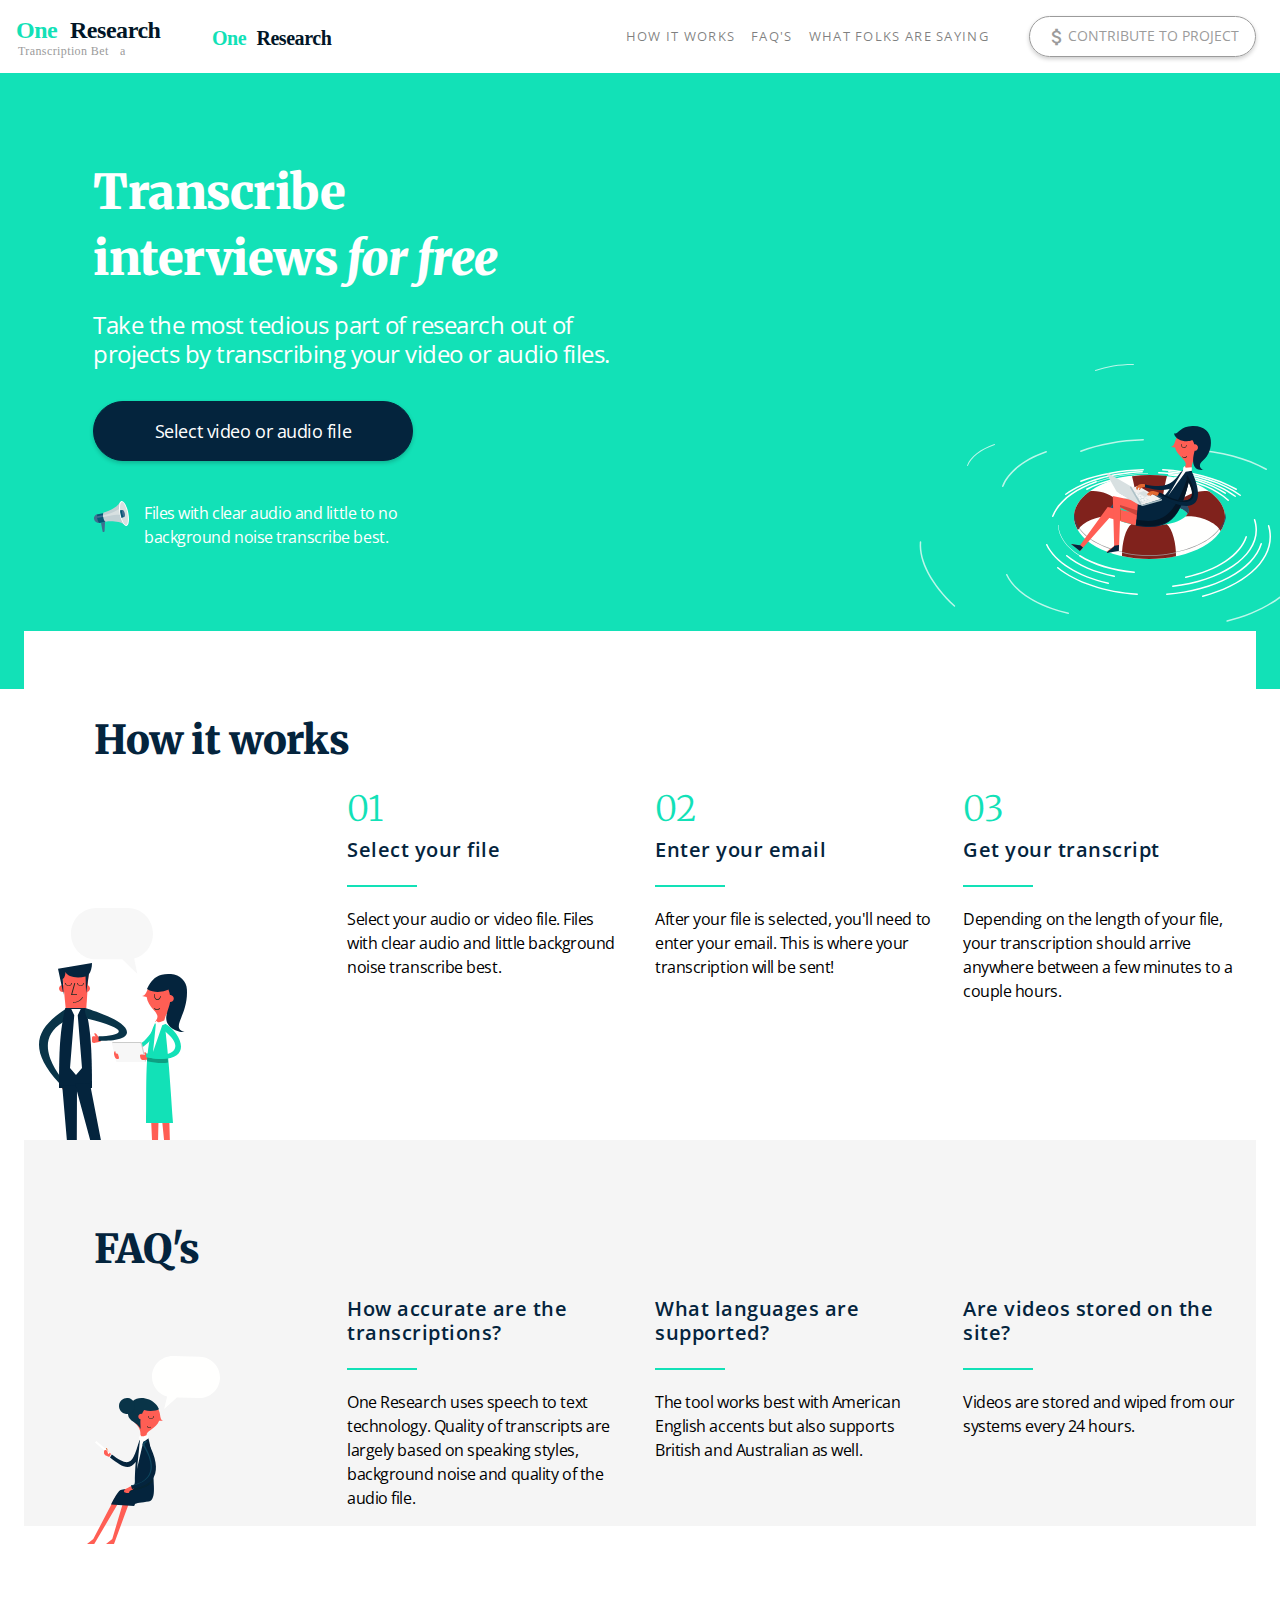
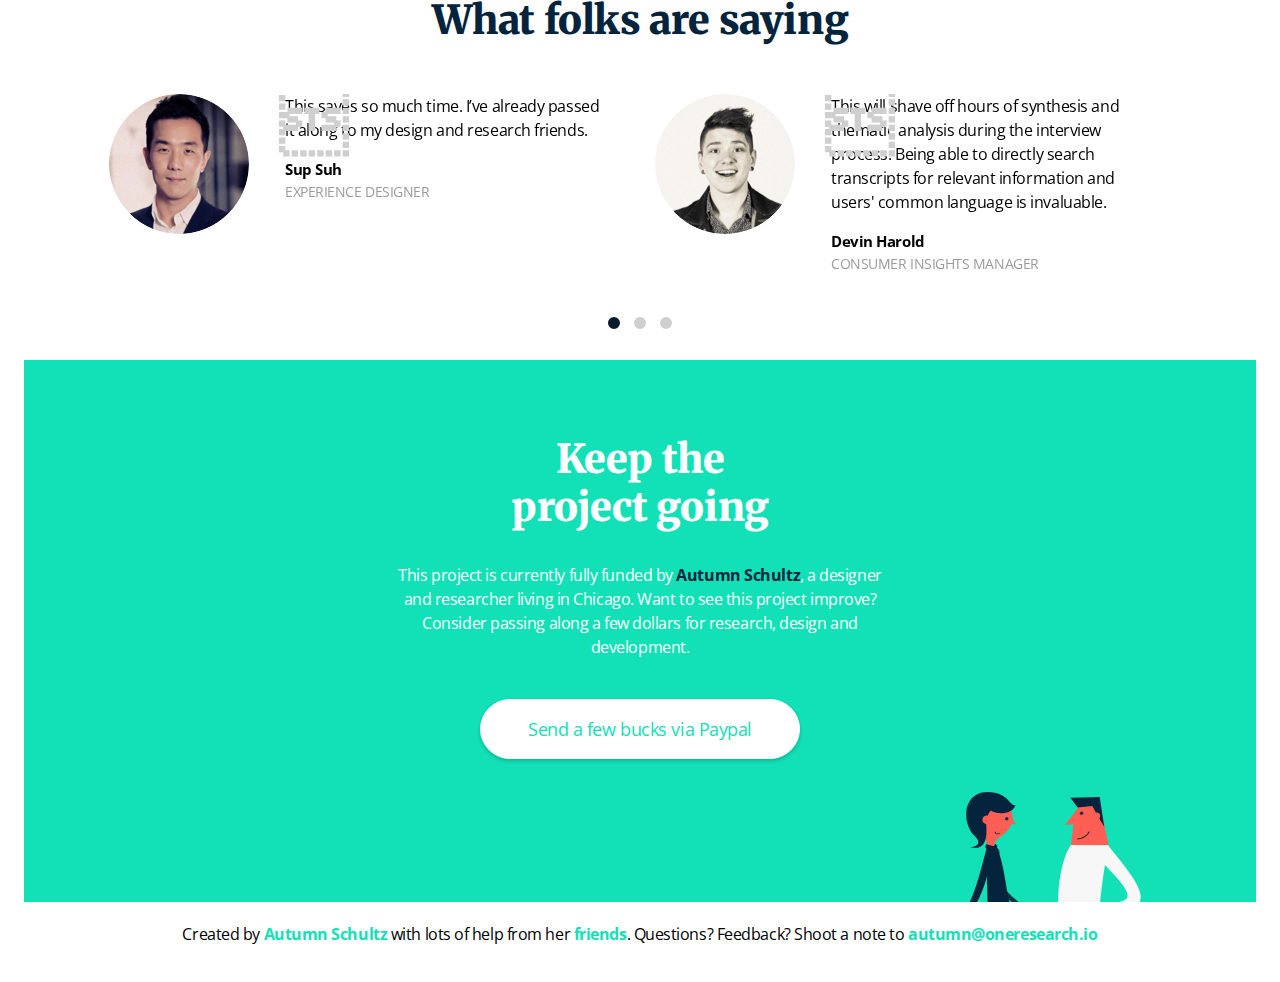
==== commit 0e19b0b5: "Homepage CSS Changes" ====
--- a/index.html
+++ b/index.html
@@ -32,15 +32,15 @@
 
 <body>
     <!-- Nav -->
-    <nav class="navbar navbar-light bg-light navbar-expand-md fixed-top navbar-header" data-toggle="collapse" data-target=".navbar-collapse">
+    <nav class="navbar navbar-expand-md fixed-top navbar-header one-navbar navbar-light bg-light" data-toggle="collapse" data-target=".navbar-collapse">
         <a class="navbar-brand logo-lockup" href="http://oneresearch.io" target="_blank"><img src="images/logo-lockup.svg" alt="One Research"></a>
         <a class="navbar-brand small-logo" href="http://oneresearch.io" target="_blank"><img src="images/small-logo.svg" alt="One Research"></a>
-        <button class="navbar-toggler" type="button" data-toggle="collapse" data-target="#navbarsExampleDefault" aria-controls="navbarsExampleDefault" aria-expanded="false" aria-label="Toggle navigation">
+        <button class="navbar-toggler" type="button" data-toggle="collapse" data-target="#navbarsDefault" aria-controls="navbarsDefault" aria-expanded="false" aria-label="Toggle navigation">
         <span class="navbar-toggler-icon"></span>
         </button>
-        <div class="collapse navbar-collapse right justify-content-end" id="navbarsExampleDefault">
+        <div class="collapse navbar-collapse right justify-content-end" id="navbarDefault">
             <ul class="navbar-nav mr-4">
-                <li class="nav-item"><a href="#how" class="nav-link text-uppercase">How It Works <span class="sr-only">(current)</span></a></li>
+                <li class="nav-item"><a href="#how" class="nav-link text-uppercase one-nav-item">How It Works <span class="sr-only">(current)</span></a></li>
                 <li class="nav-item"><a href="#faqs" class="nav-link text-uppercase">FAQ'S</a></li>
                 <li class="nav-item"><a href="#testimonials" class="nav-link text-uppercase">What Folks Are Saying</a></li>
             </ul>
@@ -109,7 +109,7 @@
             <div class="container-fluid one-faqs">
                 <h2 class="mb-4 one-titles">FAQ's</h2>
                 <div class="row one-row">
-                    <div class="col-md-3 col-sm-3 col-sm-push-3 one-faq-image one-row-1">
+                    <div class="col-md-3 col-sm-3 one-faq-image one-row-1">
                         <img src="images/sitting-lady-chatting.svg" class="one-image-woman-sitting" alt="Lady Chatting">
                     </div>
                     <div class="col-md-3 one-row-2">
@@ -153,7 +153,7 @@
                                             <div class="media">
                                                 <div class="media-left d-flex mr-3">
                                                     <a href="#">
-											<img src="images/Sup.png" class="img-fluid" alt="">
+											<img src="images/Sup.png" alt="">
 										</a>
                                                 </div>
                                                 <div class="media-body">
@@ -169,7 +169,7 @@
                                             <div class="media">
                                                 <div class="media-left d-flex mr-3">
                                                     <a href="#">
-											<img src="images/Devin.png" class="img-fluid" alt="">
+											<img src="images/Devin.png" alt="">
 										</a>
                                                 </div>
                                                 <div class="media-body">
@@ -189,7 +189,7 @@
                                             <div class="media">
                                                 <div class="media-left d-flex mr-3">
                                                     <a href="#">
-											<img src="images/Sup.png" class="img-fluid" alt="">
+											<img src="images/Sup.png" alt="">
 										</a>
                                                 </div>
                                                 <div class="media-body">
@@ -205,7 +205,7 @@
                                             <div class="media">
                                                 <div class="media-left d-flex mr-3">
                                                     <a href="#">
-											<img src="images/Devin.png" class="img-fluid" alt="">
+											<img src="images/Devin.png" alt="">
 										</a>
                                                 </div>
                                                 <div class="media-body">
@@ -225,7 +225,7 @@
                                             <div class="media">
                                                 <div class="media-left d-flex mr-3">
                                                     <a href="#">
-											<img src="images/Sup.png" class="img-fluid" alt="">
+											<img src="images/Sup.png" alt="">
 										</a>
                                                 </div>
                                                 <div class="media-body">
@@ -241,7 +241,7 @@
                                             <div class="media">
                                                 <div class="media-left d-flex mr-3">
                                                     <a href="#">
-											<img src="images/Devin.png" class="img-fluid" alt="">
+											<img src="images/Devin.png" alt="">
 										</a>
                                                 </div>
                                                 <div class="media-body">
@@ -273,7 +273,7 @@
                 </div>
                 <div class="clearfix">
                     <div class="one-donations-image">
-                        <img src="images/woman-man.svg" class="img-fluid" alt="Woman and Man Chatting">
+                        <img src="images/woman-man.svg" alt="Woman and Man Chatting">
                     </div>
                 </div>
             </div>
--- a/css/main.css
+++ b/css/main.css
@@ -57,7 +57,7 @@
     letter-spacing: -0.45px;
 }
 
-.bg-light {
+.one-navbar {
     background-color: #fff!important;
 }
 
@@ -358,8 +358,6 @@
     bottom: 0;
     width: 100%;
     height: 60px;
-    line-height: 60px;
-
 }
 
 .one-footer {
@@ -581,6 +579,7 @@
         transform: scale(0.9);
         opacity: 0.7;
     }
+
 }
 
 
@@ -630,7 +629,7 @@
         display: inline;
         float: left;
         width: 100%;
-        padding-left: 20px;
+        padding-left: 14px;
     }
 
     .hero-right {
@@ -642,7 +641,7 @@
 
     .one-titles {
         padding-left: 0px;
-        padding-top: 85px;
+        padding-top: 65px;
         text-align: center;
     }
 
@@ -786,9 +785,69 @@
             opacity: 0.7;
         }
     }
-}
-
-
+
+    .one-donations-image {
+        float: right;
+        padding-right: 50px
+    }
+    .one-donations-area {
+        padding: 0px;
+        width: 100%;
+    }
+
+    @media only screen and (max-width: 767px) {
+
+
+        .mx-4 {
+            margin-left: 1rem!important;
+            margin-right: 1rem!important;
+        }
+
+
+        .navbar-light .navbar-nav .nav-link {
+            color: #12E1B7;
+            text-align: center;
+            font-size: 16px;
+            padding: 1rem 1rem;
+            font-family: 'Merriweather', serif;
+
+        }
+
+        .mr-4 {
+            margin-right: 0!important;
+            padding-bottom: 30px;
+        }
+
+        .navbar .collapse.show {
+            padding-top: 50px;
+            padding-bottom: 40px;
+            text-align: center;
+        }
+
+        #donate-button {
+            font-family: 'Open Sans', sans-serif;
+            font-weight: 400;
+            font-size: 18px;
+            background-color: #12E1B7;
+            border-color: #12E1B7;
+            border-radius: 100px;
+            box-shadow: 0px 2px 4px rgba(0, 0, 0, 0.2);
+            width: 320px;
+            height: 60px;
+            padding: 1rem 1rem;
+            color: #FFF;
+            text-transform: none!important;
+        }
+
+        #donate-button:hover {
+            box-shadow: 0px 2px 4px rgba(0, 0, 0, 0.4);
+        }
+
+        .one-dollar {
+            display: none;
+        }
+    }
+}
 
 
 
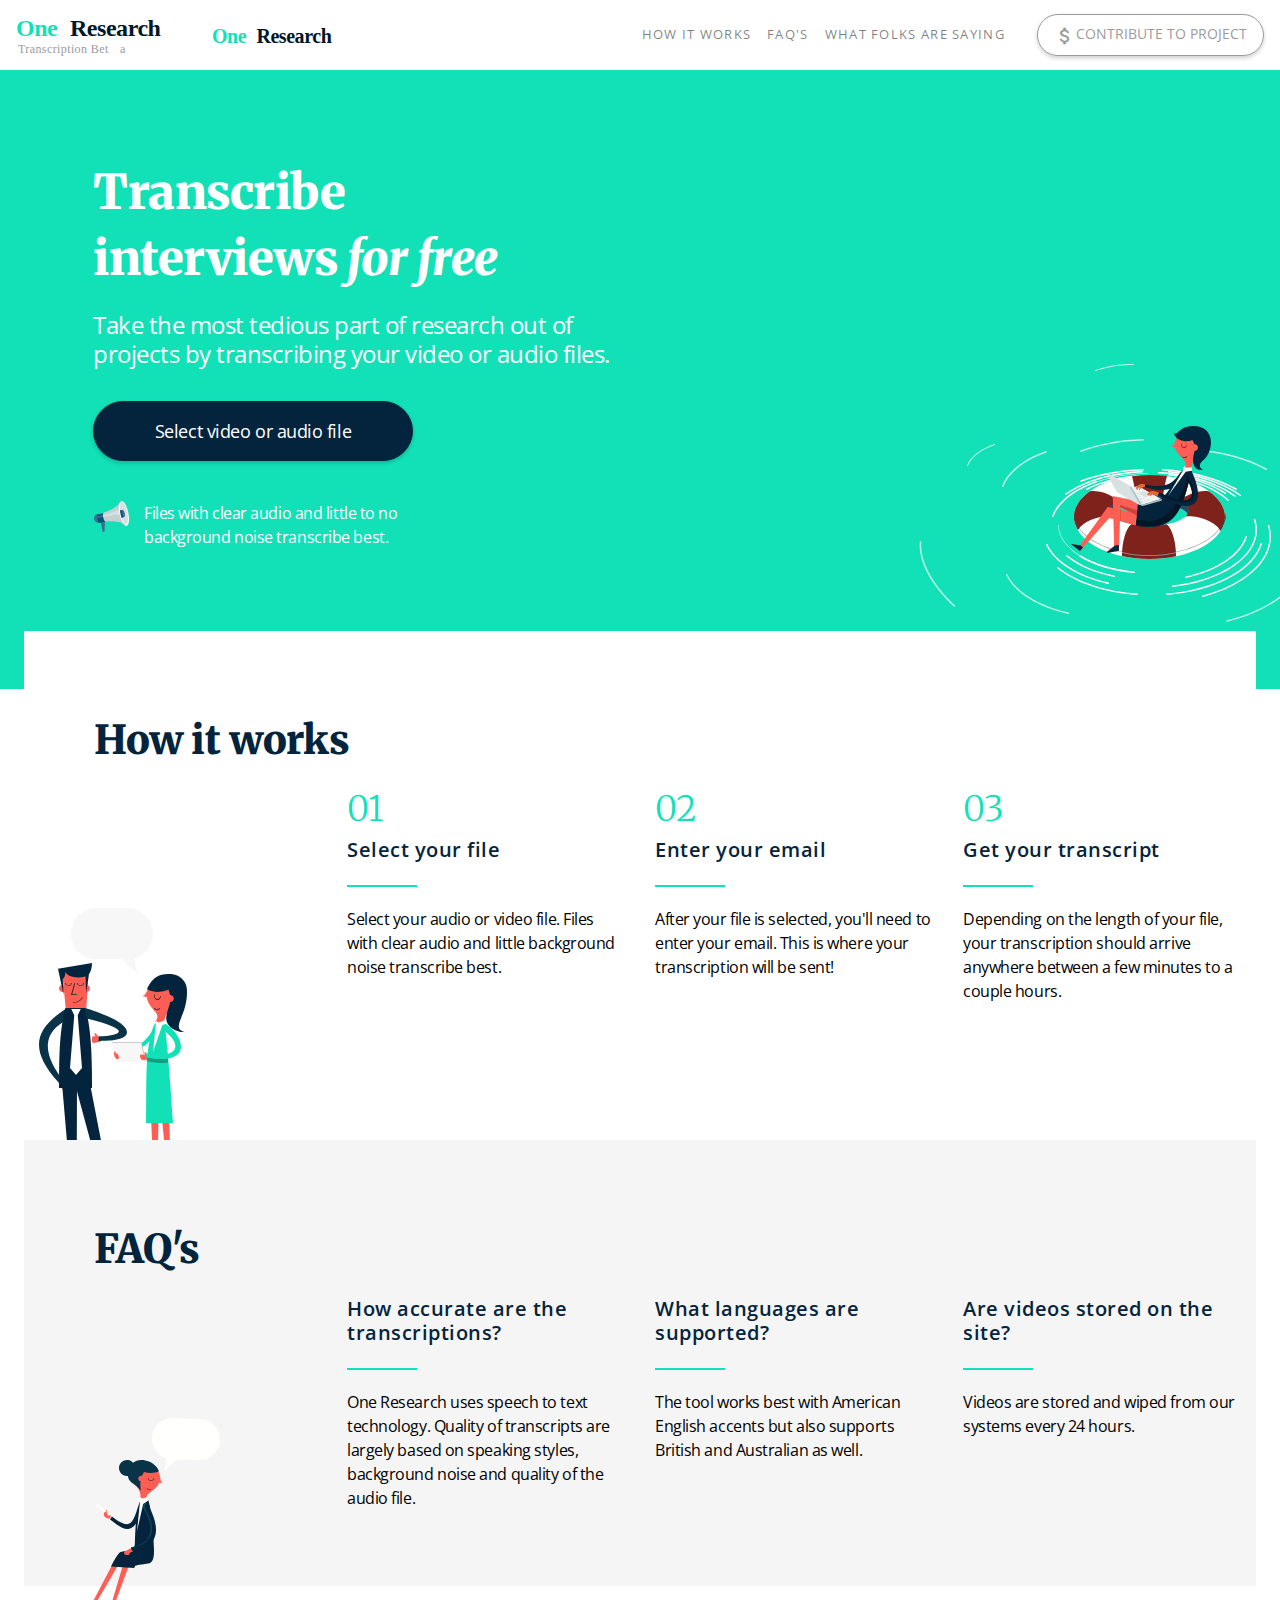
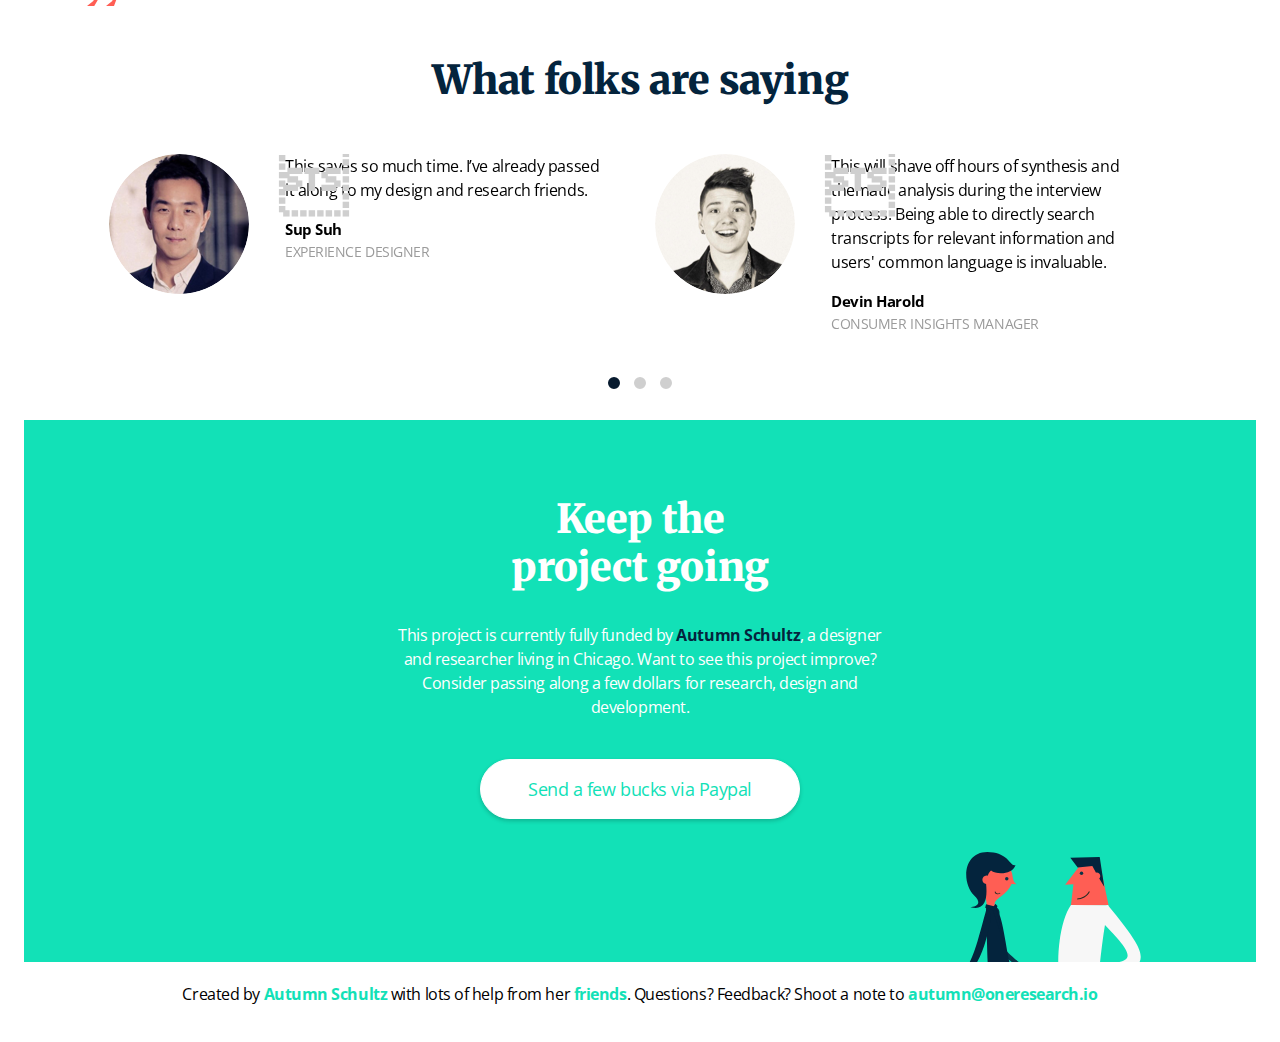
==== commit 14556008: "Refactoring" ====
--- a/index.html
+++ b/index.html
@@ -44,7 +44,7 @@
                 <li class="nav-item"><a href="#faqs" class="nav-link text-uppercase">FAQ'S</a></li>
                 <li class="nav-item"><a href="#testimonials" class="nav-link text-uppercase">What Folks Are Saying</a></li>
             </ul>
-            <a id="donate-button" class="btn btn-lg text-uppercase m-2" href="#" role="button"><i class="material-icons one-dollar">attach_money</i>Contribute to Project</a>
+            <a id="donate-button" class="btn btn-lg text-uppercase" href="#" role="button"><i class="material-icons one-dollar">attach_money</i>Contribute to Project</a>
         </div>
     </nav>
     <!-- /Nav -->
@@ -134,7 +134,7 @@
         <!-- Testimonials -->
         <section id="testimonials" class="one-sections">
             <div class="container-fluid one-testimonials-title">
-                <div class="row">
+                <div class="row one-row-mobile">
                     <div class="col-sm-12">
                         <h2 class="text-center">What folks are saying</h2>
                         <div id="myCarousel" class="carousel slide" data-ride="carousel">
--- a/css/main.css
+++ b/css/main.css
@@ -75,7 +75,6 @@
     font-family: 'Open Sans', sans-serif;
     font-size: 13px;
     letter-spacing: 1.3px;
-
 }
 
 .nav-link:focus,
@@ -98,11 +97,11 @@
     border-radius: 30px;
     font-size: 14px;
     font-weight: 400;
-    box-shadow: 0px 2px 4px rgba(0, 0, 0, 0.2);
+    box-shadow: 0 2px 4px rgba(0, 0, 0, 0.2);
 }
 
 #donate-button:hover {
-    box-shadow: 0px 2px 4px rgba(0, 0, 0, 0.4);
+    box-shadow: 0 2px 4px rgba(0, 0, 0, 0.4);
 }
 
 .material-icons {
@@ -136,14 +135,14 @@
     background-color: #04243D;
     border-color: #04243D;
     border-radius: 100px;
-    box-shadow: 0px 2px 4px rgba(0, 0, 0, 0.2);
+    box-shadow: 0 2px 4px rgba(0, 0, 0, 0.2);
     width: 320px;
     height: 60px;
     padding: 1rem 1rem;
 }
 
 #big-button:hover {
-    box-shadow: 0px 2px 4px rgba(0, 0, 0, 0.4);
+    box-shadow: 0 2px 4px rgba(0, 0, 0, 0.4);
     background-color: #023A68;
     border-color: #023A68;
 
@@ -158,9 +157,9 @@
 
 .hero-right {
     /*    display: inline;
-    float: left;*/
-    /*    margin-top: 200px;*/
-    /*    width: 120%;*/
+    float: left;
+    margin-top: 200px;
+    width: 120%;*/
     margin-left: -120px;
     height: 300px;
 }
@@ -199,10 +198,6 @@
     background-color: #12E1B7;
 }
 
-/*.one-how {
-    box-shadow: 0px 2px 4px rgba(0, 0, 0, 0.2);
-}*/
-
 .one-how-image {
     padding-top: 120px;
 }
@@ -211,16 +206,13 @@
     padding-bottom: 20px;
 }
 
-/*.one-section-flex {
-    display: inline;
-}*/
-
 .one-faqs {
     background-color: #f5f5f5;
+    padding-bottom: 60px;
 }
 
 .one-faq-image {
-    top: 58px;
+    top: 120px;
     left: 48px;
 }
 
@@ -303,14 +295,14 @@
 }
 
 .one-donations-area {
-    padding: 0px 29%;
+    padding: 0 29%;
     width: 100%;
 }
 
 .one-donations-title {
     color: #FFF;
     padding-top: 40px;
-    padding: 0px 19%;
+    padding: 0 19%;
 }
 
 .one-donations-autumn {
@@ -328,14 +320,14 @@
     background-color: #FFF;
     border-color: #FFF;
     border-radius: 100px;
-    box-shadow: 0px 2px 4px rgba(0, 0, 0, 0.2);
+    box-shadow: 0 2px 4px rgba(0, 0, 0, 0.2);
     width: 320px;
     height: 60px;
     padding: 1rem 1rem;
 }
 
 #special-button:hover {
-    box-shadow: 0px 2px 4px rgba(0, 0, 0, 0.4);
+    box-shadow: 0 2px 4px rgba(0, 0, 0, 0.4);
     background-color: #FFF;
     border-color: #FFF;
 
@@ -375,7 +367,7 @@
 }
 
 .one-friends-area {
-    padding: 0px 12%;
+    padding: 0 12%;
     width: 100%;
 }
 
@@ -413,7 +405,7 @@
 }
 
 .one-namefile-area {
-    padding: 0px 20%;
+    padding: 0 20%;
     width: 100%;
 }
 
@@ -446,7 +438,7 @@
     background-color: #04243D;
     border-color: #04243D;
     border-radius: 30px;
-    box-shadow: 0px 2px 4px rgba(0, 0, 0, 0.2);
+    box-shadow: 0 2px 4px rgba(0, 0, 0, 0.2);
     width: 320px;
     height: 50px;
     padding: 1rem 1rem;
@@ -454,7 +446,7 @@
 }
 
 #regular-button:hover {
-    box-shadow: 0px 2px 4px rgba(0, 0, 0, 0.4);
+    box-shadow: 0 2px 4px rgba(0, 0, 0, 0.4);
     background-color: #023A68;
     border-color: #023A68;
 
@@ -472,7 +464,7 @@
 }
 
 .one-entry-area {
-    padding: 0px 25%;
+    padding: 0 25%;
     width: 100%;
 }
 
@@ -507,7 +499,7 @@
 }
 
 .one-success-area {
-    padding: 0px 24%;
+    padding: 0 24%;
     width: 100%;
 }
 
@@ -640,7 +632,7 @@
     }
 
     .one-titles {
-        padding-left: 0px;
+        padding-left: 0;
         padding-top: 65px;
         text-align: center;
     }
@@ -651,8 +643,8 @@
 
     .one-row {
         display: table;
-        margin-left: 0px;
-        margin-right: 0px;
+        margin-left: 0;
+        margin-right: 0;
     }
     .one-row-1 {
         display: table-footer-group;
@@ -673,13 +665,17 @@
         padding-top: 35px;
     }
 
+    .one-faqs {
+        background-color: #f5f5f5;
+        padding-bottom: 0;
+    }
     .one-faq-image {
         padding-top: 20px;
     }
 
     .one-image-woman-sitting {
         position: relative;
-        top: 42px;
+        top: 45px;
     }
 
     .one-friends-image-mobile {
@@ -698,7 +694,7 @@
     }
 
     .one-namefile-area {
-        padding: 0px;
+        padding: 0;
         width: 100%;
     }
 
@@ -714,12 +710,12 @@
     }
 
     .one-entry-area {
-        padding: 0px 4%;
+        padding: 0 4%;
         width: 100%;
     }
 
     .one-checkbox {
-        padding: 0px 5%;
+        padding: 0 5%;
     }
 
     .img-fluid {
@@ -737,7 +733,7 @@
     }
 
     .one-success-area {
-        padding: 0px 3%;
+        padding: 0 3%;
         width: 100%;
     }
 
@@ -791,78 +787,95 @@
         padding-right: 50px
     }
     .one-donations-area {
-        padding: 0px;
+        padding: 0;
         width: 100%;
     }
 
-    @media only screen and (max-width: 767px) {
-
-
-        .mx-4 {
-            margin-left: 1rem!important;
-            margin-right: 1rem!important;
-        }
-
-
-        .navbar-light .navbar-nav .nav-link {
-            color: #12E1B7;
-            text-align: center;
-            font-size: 16px;
-            padding: 1rem 1rem;
-            font-family: 'Merriweather', serif;
-
-        }
-
-        .mr-4 {
-            margin-right: 0!important;
-            padding-bottom: 30px;
-        }
-
-        .navbar .collapse.show {
-            padding-top: 50px;
-            padding-bottom: 40px;
-            text-align: center;
-        }
-
-        #donate-button {
-            font-family: 'Open Sans', sans-serif;
-            font-weight: 400;
-            font-size: 18px;
-            background-color: #12E1B7;
-            border-color: #12E1B7;
-            border-radius: 100px;
-            box-shadow: 0px 2px 4px rgba(0, 0, 0, 0.2);
-            width: 320px;
-            height: 60px;
-            padding: 1rem 1rem;
-            color: #FFF;
-            text-transform: none!important;
-        }
-
-        #donate-button:hover {
-            box-shadow: 0px 2px 4px rgba(0, 0, 0, 0.4);
-        }
-
-        .one-dollar {
-            display: none;
-        }
-    }
-}
-
-
-
-
-
-/*
-.carousel .overview b {
-    text-transform: uppercase;
-    color: #1c47e3;
-}
-*/
-
-/*.steps {
-    border-bottom: 2px solid #12E1B7;
-    display: inline-block;
-    padding-bottom: 18px;
-    padding-right: 20px;
-}*/
+    .carousel {
+        margin: 50px auto;
+        padding: 0;
+        text-align: center;
+
+    }
+
+    .media {
+        display: -webkit-box;
+        display: -ms-flexbox;
+        display: block;
+        -webkit-box-align: start;
+        -ms-flex-align: start;
+        align-items: flex-start;
+    }
+
+    .media-body {
+        padding-top: 30px;
+        padding-bottom: 30px;
+    }
+
+    .d-flex {
+        text-align: center;
+        display: inline-block!important;
+    }
+
+    .one-row-mobile {
+        display: -webkit-box;
+        display: -ms-flexbox;
+        display: block;
+        -ms-flex-wrap: nowrap;
+        flex-wrap: nowrap;
+        margin-right: 0;
+        margin-left: 0;
+    }
+}
+
+@media only screen and (max-width: 767px) {
+
+    .mx-4 {
+        margin-left: 1rem!important;
+        margin-right: 1rem!important;
+    }
+
+
+    .navbar-light .navbar-nav .nav-link {
+        color: #12E1B7;
+        text-align: center;
+        font-size: 16px;
+        padding: 1rem 1rem;
+        font-family: 'Merriweather', serif;
+
+    }
+
+    .mr-4 {
+        margin-right: 0!important;
+        padding-bottom: 30px;
+    }
+
+    .navbar .collapse.show {
+        padding-top: 50px;
+        padding-bottom: 40px;
+        text-align: center;
+    }
+
+    #donate-button {
+        font-family: 'Open Sans', sans-serif;
+        font-weight: 400;
+        font-size: 18px;
+        background-color: #12E1B7;
+        border-color: #12E1B7;
+        border-radius: 100px;
+        box-shadow: 0 2px 4px rgba(0, 0, 0, 0.2);
+        width: 320px;
+        height: 60px;
+        padding: 1rem 1rem;
+        color: #FFF;
+        text-transform: none!important;
+    }
+
+    #donate-button:hover {
+        box-shadow: 0 2px 4px rgba(0, 0, 0, 0.4);
+    }
+
+    .one-dollar {
+        display: none;
+    }
+}
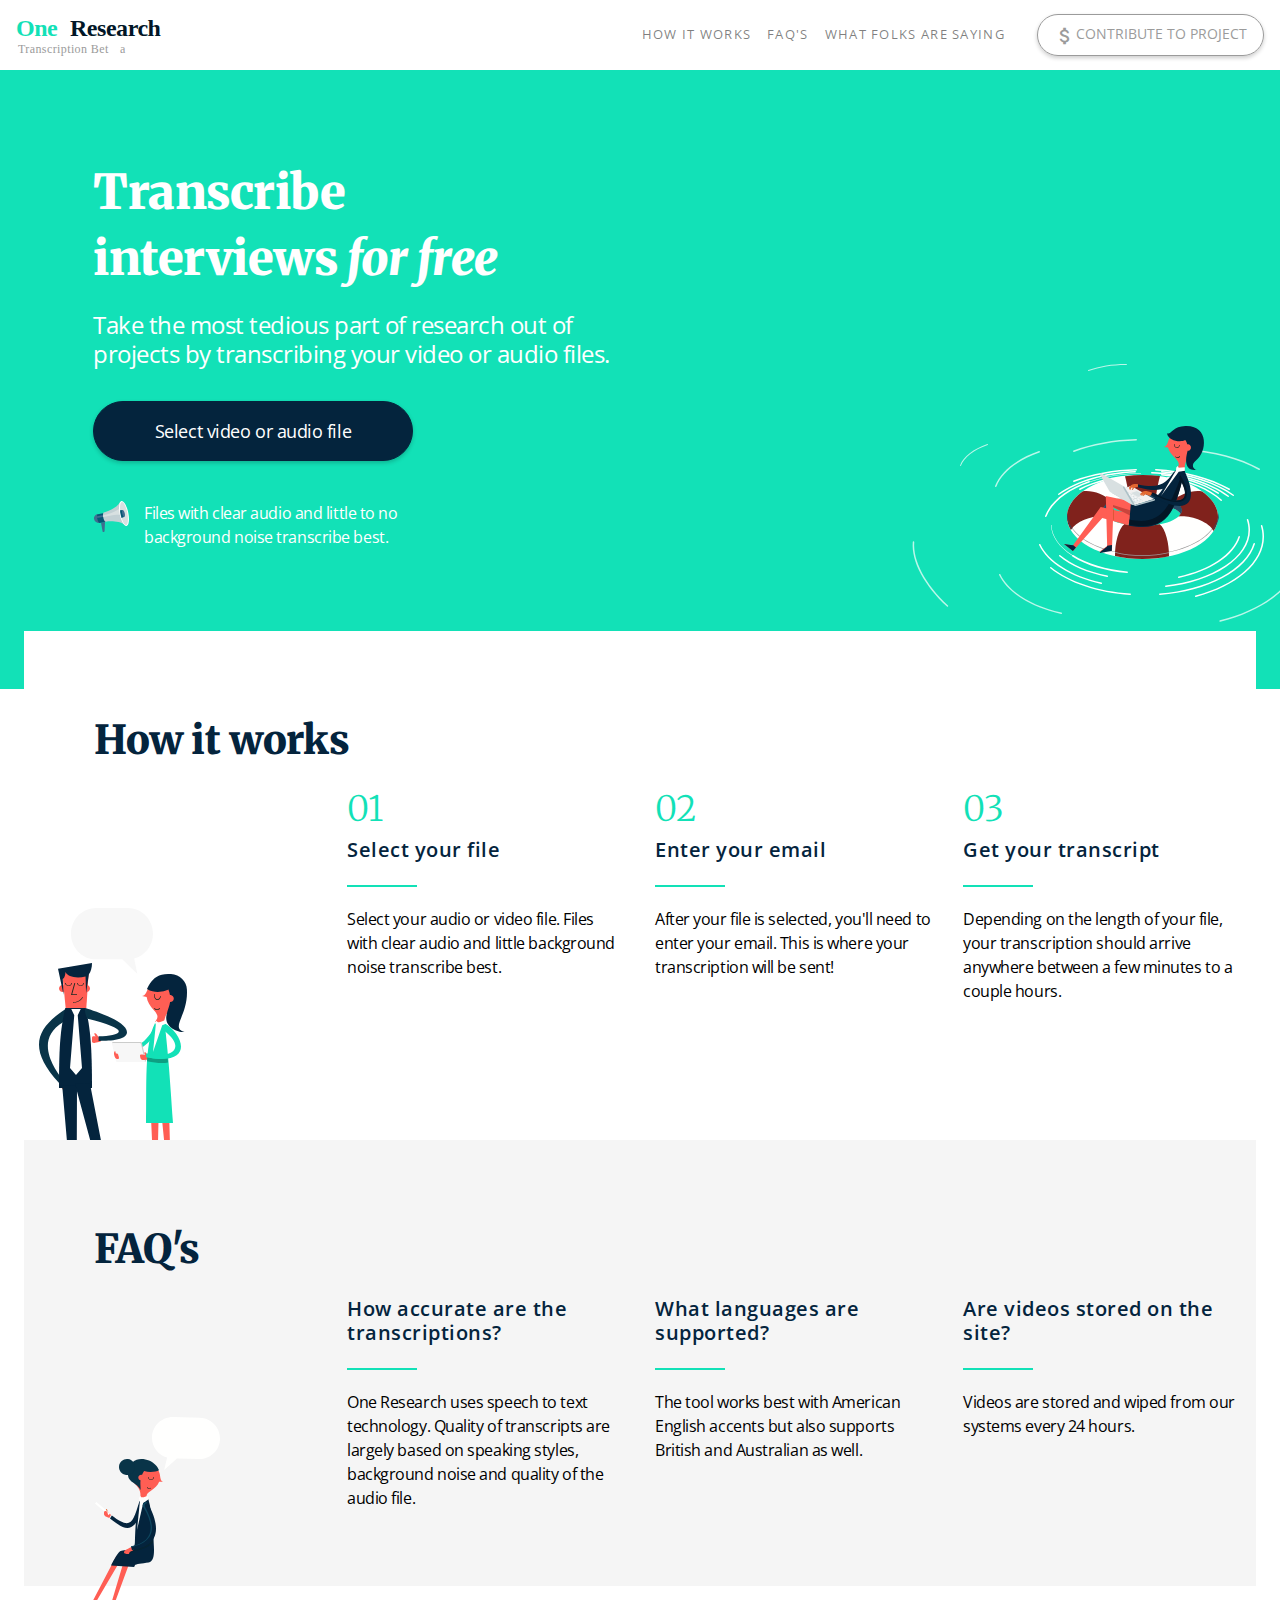
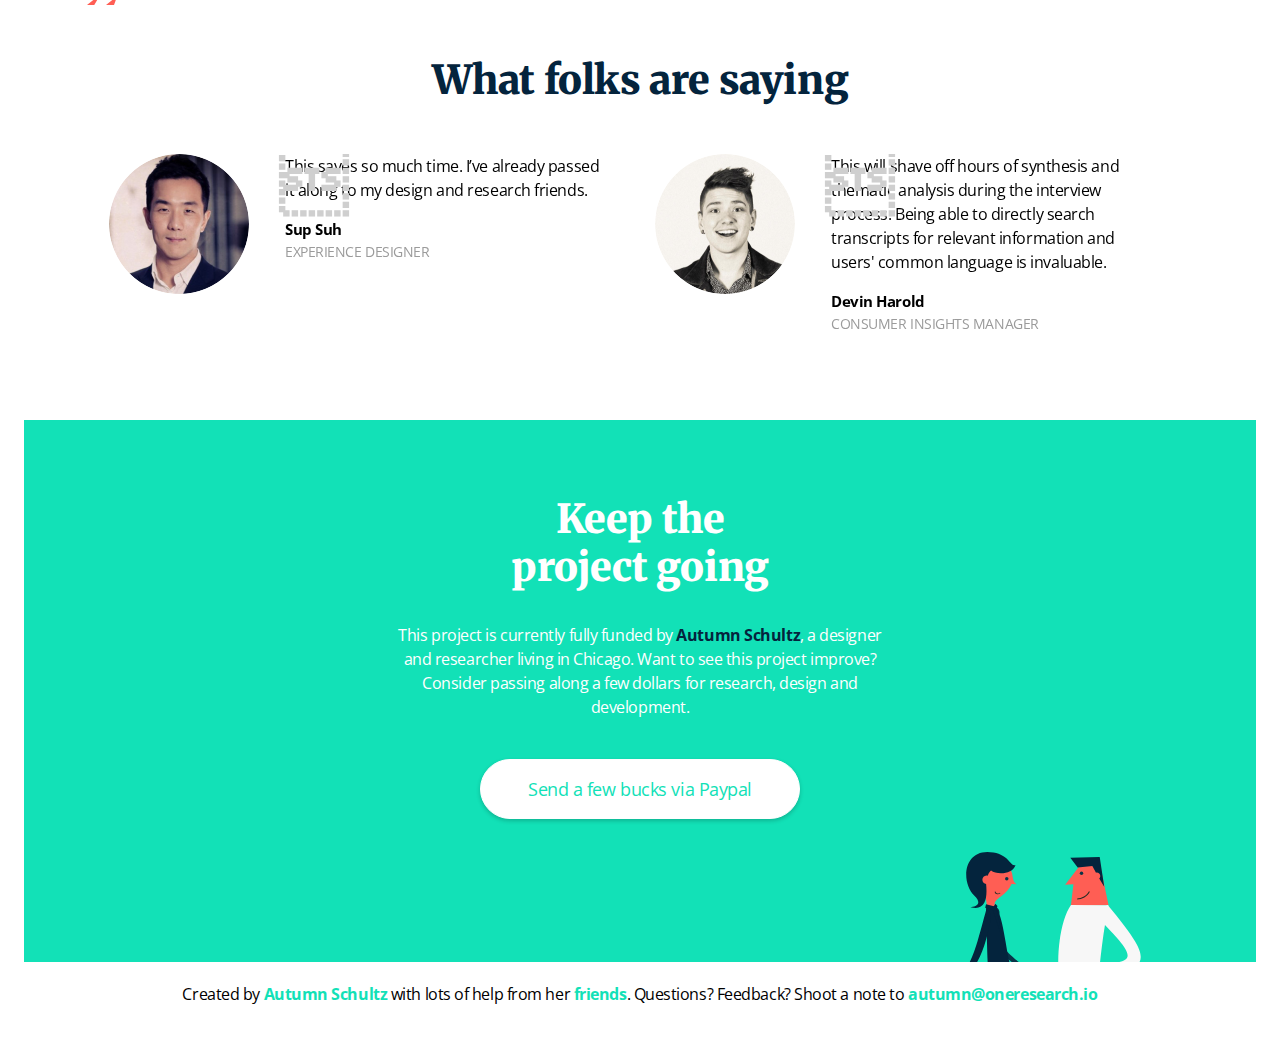
==== commit 0bc7a783: "Animation Removal and CSS Updates" ====
--- a/index.html
+++ b/index.html
@@ -28,13 +28,15 @@
     <link rel="stylesheet" href="css/bootstrap.min.css">
     <link rel="stylesheet" href="css/main.css">
 
+
 </head>
 
 <body>
     <!-- Nav -->
-    <nav class="navbar navbar-expand-md fixed-top navbar-header one-navbar navbar-light bg-light" data-toggle="collapse" data-target=".navbar-collapse">
-        <a class="navbar-brand logo-lockup" href="http://oneresearch.io" target="_blank"><img src="images/logo-lockup.svg" alt="One Research"></a>
-        <a class="navbar-brand small-logo" href="http://oneresearch.io" target="_blank"><img src="images/small-logo.svg" alt="One Research"></a>
+    <nav class="navbar navbar-expand-md fixed-top navbar-header one-navbar navbar-light bg-light">
+        <a class="navbar-brand logo-lockup" href="http://oneresearch.io" target="_blank">
+            <img src="images/logo-lockup.svg" class="img-fluid" alt="One Research">
+        </a>
         <button class="navbar-toggler" type="button" data-toggle="collapse" data-target="#navbarsDefault" aria-controls="navbarsDefault" aria-expanded="false" aria-label="Toggle navigation">
         <span class="navbar-toggler-icon"></span>
         </button>
@@ -139,11 +141,11 @@
                         <h2 class="text-center">What folks are saying</h2>
                         <div id="myCarousel" class="carousel slide" data-ride="carousel">
                             <!-- Carousel indicators -->
-                            <ol class="carousel-indicators">
+                            <!--                            <ol class="carousel-indicators">
                                 <li data-target="#myCarousel" data-slide-to="0" class="active"></li>
                                 <li data-target="#myCarousel" data-slide-to="1"></li>
                                 <li data-target="#myCarousel" data-slide-to="2"></li>
-                            </ol>
+                            </ol>-->
                             <!-- /Carousel indicators -->
                             <!-- Wrapper for carousel items -->
                             <div class="carousel-inner">
@@ -183,7 +185,7 @@
                                         </div>
                                     </div>
                                 </div>
-                                <div class="item carousel-item">
+                                <!--                                <div class="item carousel-item">
                                     <div class="row">
                                         <div class="col-sm-6">
                                             <div class="media">
@@ -218,8 +220,8 @@
                                             </div>
                                         </div>
                                     </div>
-                                </div>
-                                <div class="item carousel-item">
+                                </div>-->
+                                <!--                                <div class="item carousel-item">
                                     <div class="row">
                                         <div class="col-sm-6">
                                             <div class="media">
@@ -254,7 +256,7 @@
                                             </div>
                                         </div>
                                     </div>
-                                </div>
+                                </div>-->
                             </div>
                             <!-- /Wrapper for carousel items -->
                         </div>
@@ -290,7 +292,7 @@
         <!-- /Footer -->
     </div>
     <!-- jQuery -->
-    <script src="https://code.jquery.com/jquery-3.2.1.slim.min.js" integrity="sha384-KJ3o2DKtIkvYIK3UENzmM7KCkRr/rE9/Qpg6aAZGJwFDMVNA/GpGFF93hXpG5KkN" crossorigin="anonymous"></script>
+    <script src="https://cdnjs.cloudflare.com/ajax/libs/jquery/3.1.1/jquery.min.js"></script>
     <!-- /JQuery -->
     <!-- Popper JS -->
     <script src="https://cdnjs.cloudflare.com/ajax/libs/popper.js/1.12.9/umd/popper.min.js" integrity="sha384-ApNbgh9B+Y1QKtv3Rn7W3mgPxhU9K/ScQsAP7hUibX39j7fakFPskvXusvfa0b4Q" crossorigin="anonymous"></script>
@@ -298,26 +300,32 @@
     <!-- Bootstrap JS -->
     <script src="js/bootstrap.min.js"></script>
     <!-- /Bootstrap JS -->
-    <!-- NavShrink JS -->
+    <!-- Smooth Scroll JS -->
     <script>
         $(document).ready(function() {
-            var logo = $(".navbar-header");
-            logo.find(".small-logo").hide();
-            $(window).scroll(function() {
-                if ($(document).scrollTop() > 50) {
-                    logo.find(".logo-lockup").hide();
-                    logo.find(".small-logo").show();
-
-                } else {
-                    logo.find(".small-logo").hide();
-                    logo.find(".logo-lockup").show();
-
-                }
+            $(".navbar-nav li a[href^='#']").on('click', function(e) {
+                // prevent default anchor click behavior
+                e.preventDefault();
+
+                // store hash
+                var hash = this.hash;
+
+                // animate
+                $('html, body').animate({
+                    scrollTop: $(this.hash).offset().top
+                }, 800, function() {
+
+                    // when done, add hash to url
+                    // (default click behaviour)
+                    window.location.hash = hash;
+                });
+
             });
         });
 
     </script>
-    <!-- /NavShrink JS -->
+    <!-- /Smooth Scroll JS -->
+
 </body>
 
 </html>
--- a/css/main.css
+++ b/css/main.css
@@ -212,7 +212,7 @@
 }
 
 .one-faq-image {
-    top: 120px;
+    top: 119px;
     left: 48px;
 }
 
@@ -385,7 +385,10 @@
 
 .one-friends-image-section {
     float: right;
-    padding-right: 100px;
+    padding-left: 300px;
+    position: fixed;
+    bottom: 0;
+    width: 100%;
 }
 
 .close {
@@ -453,8 +456,9 @@
 }
 
 .one-entry-image-section {
-    position: absolute;
+    position: fixed;
     padding-top: 109px;
+    left: 0;
 }
 
 .one-entry-section {
@@ -534,46 +538,8 @@
 }
 
 .one-floating-image {
-
-    margin: 200px 50% auto;
-    -webkit-animation: pulse 6s infinite ease-in-out;
-    -o-animation: pulse 6s infinite ease-in-out;
-    -ms-animation: pulse 6s infinite ease-in-out;
-    -moz-animation: pulse 6s infinite ease-in-out;
-    animation: pulse 6s infinite ease-in-out;
-}
-
-@-webkit-keyframes pulse {
-    0% {
-        -webkit-transform: scale(0.9);
-        opacity: 0.7;
-    }
-    50% {
-        -webkit-transform: scale(1);
-        opacity: 1;
-    }
-    100% {
-        -webkit-transform: scale(0.9);
-        opacity: 0.7;
-    }
-}
-
-@keyframes pulse {
-    0% {
-        transform: scale(0.9);
-        opacity: 0.7;
-    }
-    50% {
-        transform: scale(1);
-        opacity: 1;
-    }
-    100% {
-        transform: scale(0.9);
-        opacity: 0.7;
-    }
-
-}
-
+    margin: 200px 49% auto;
+}
 
 @media only screen and (max-width: 769px) {
 
@@ -699,8 +665,9 @@
     }
 
     .one-entry-image-section {
-        position: absolute;
+        position: fixed;
         padding-top: 52px;
+        left: 0;
     }
 
     .one-entry-section {
@@ -743,43 +710,7 @@
     }
 
     .one-floating-image {
-
-        margin: 33px 27% auto;
-        -webkit-animation: pulse 6s infinite ease-in-out;
-        -o-animation: pulse 6s infinite ease-in-out;
-        -ms-animation: pulse 6s infinite ease-in-out;
-        -moz-animation: pulse 6s infinite ease-in-out;
-        animation: pulse 6s infinite ease-in-out;
-    }
-
-    @-webkit-keyframes pulse {
-        0% {
-            -webkit-transform: scale(0.9);
-            opacity: 0.7;
-        }
-        50% {
-            -webkit-transform: scale(1);
-            opacity: 1;
-        }
-        100% {
-            -webkit-transform: scale(0.9);
-            opacity: 0.7;
-        }
-    }
-
-    @keyframes pulse {
-        0% {
-            transform: scale(0.9);
-            opacity: 0.7;
-        }
-        50% {
-            transform: scale(1);
-            opacity: 1;
-        }
-        100% {
-            transform: scale(0.9);
-            opacity: 0.7;
-        }
+        margin: 33px 13% auto;
     }
 
     .one-donations-image {
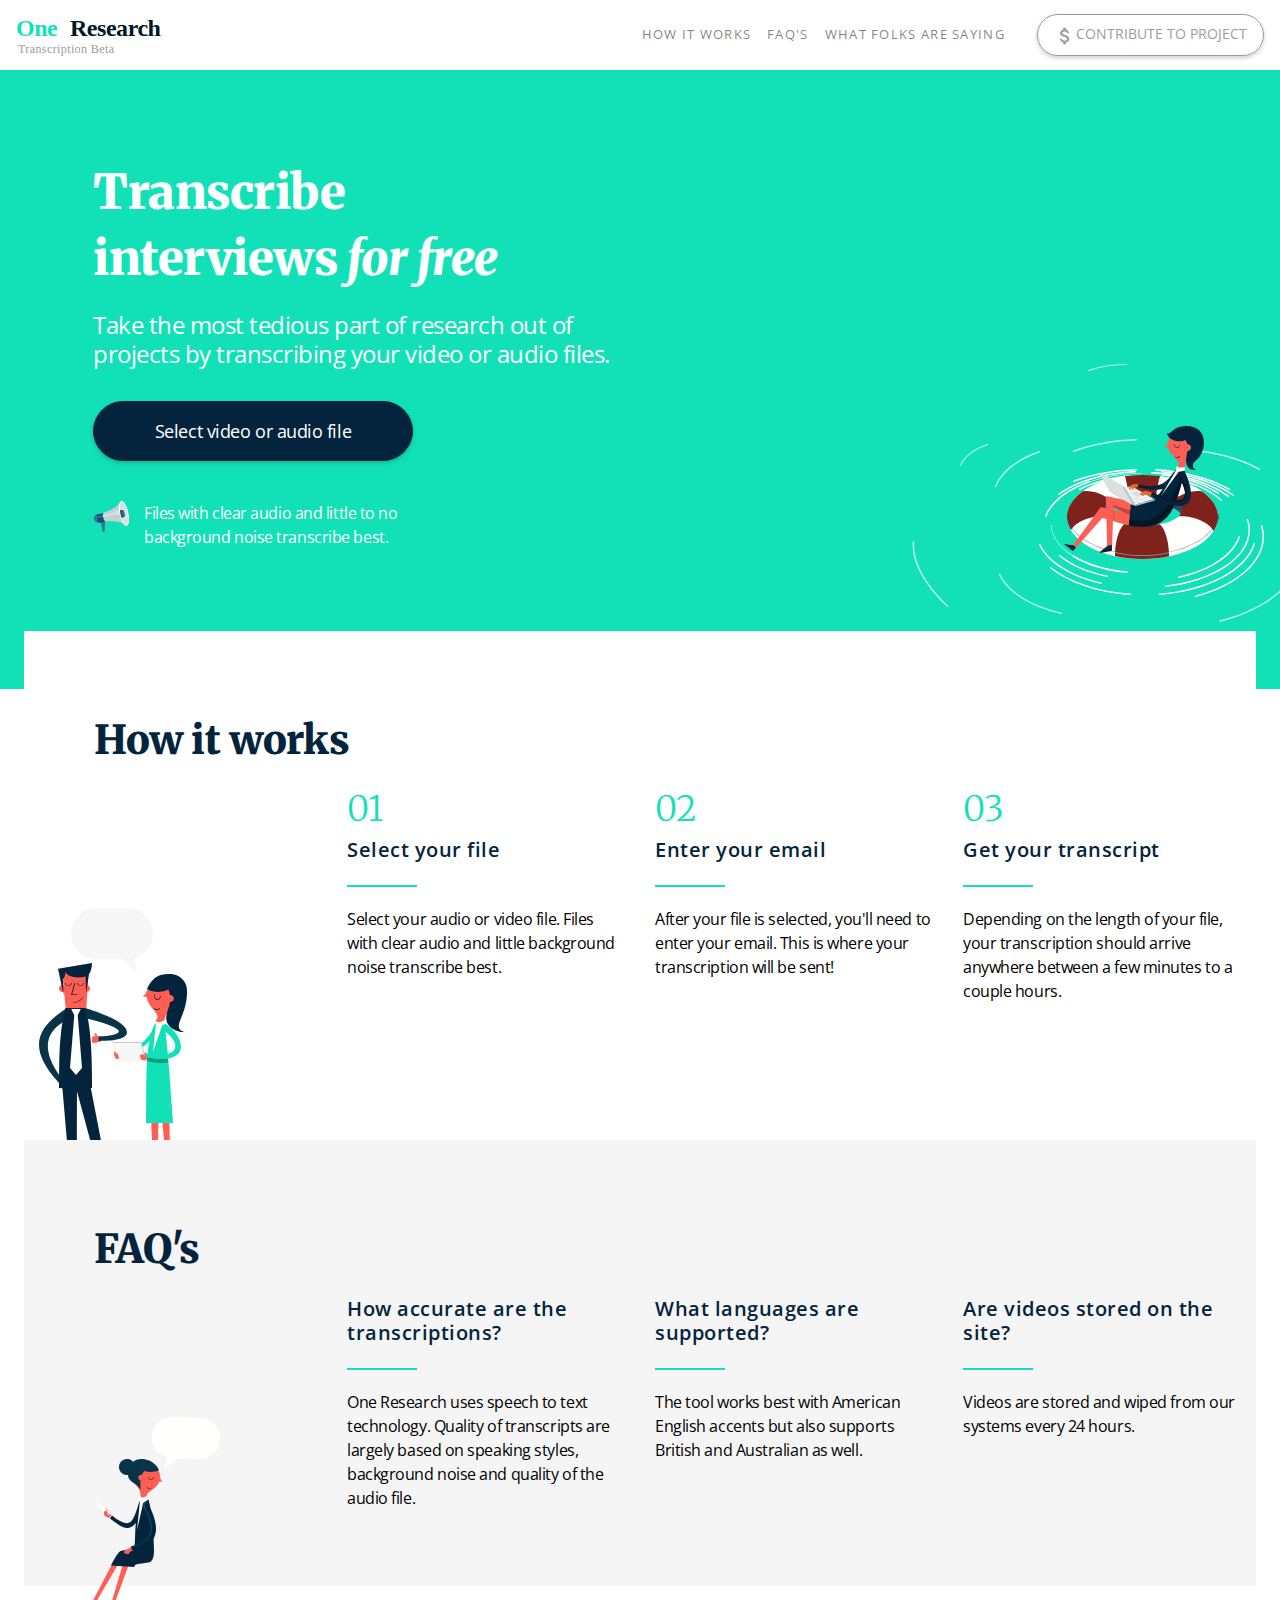
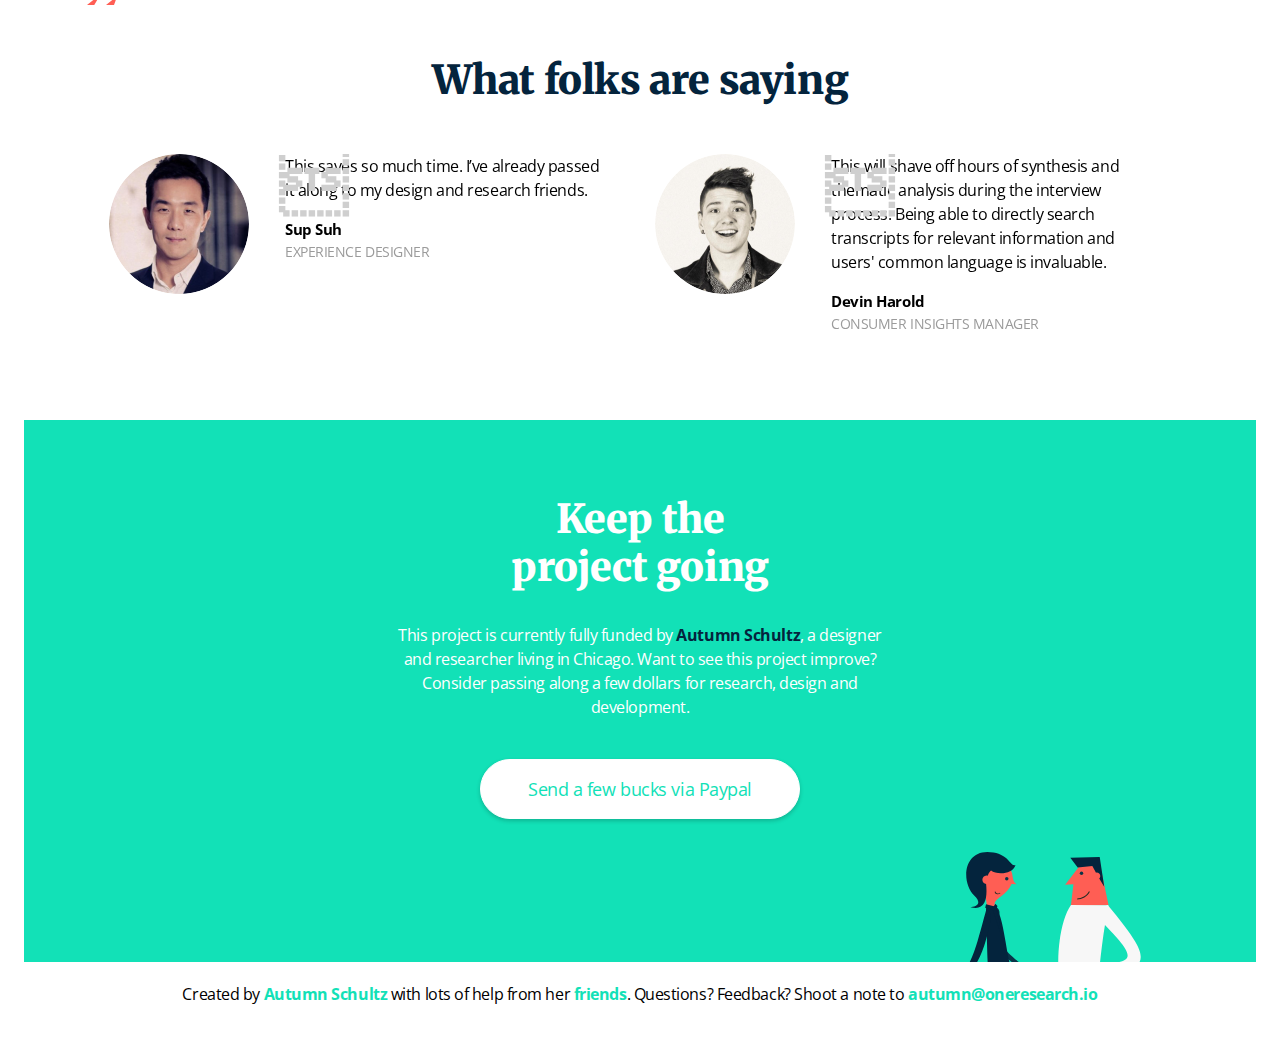
==== commit 1994fdf4: "SVG Changes" ====
--- a/index.html
+++ b/index.html
@@ -313,7 +313,7 @@
                 // animate
                 $('html, body').animate({
                     scrollTop: $(this.hash).offset().top
-                }, 800, function() {
+                }, 900, function() {
 
                     // when done, add hash to url
                     // (default click behaviour)
